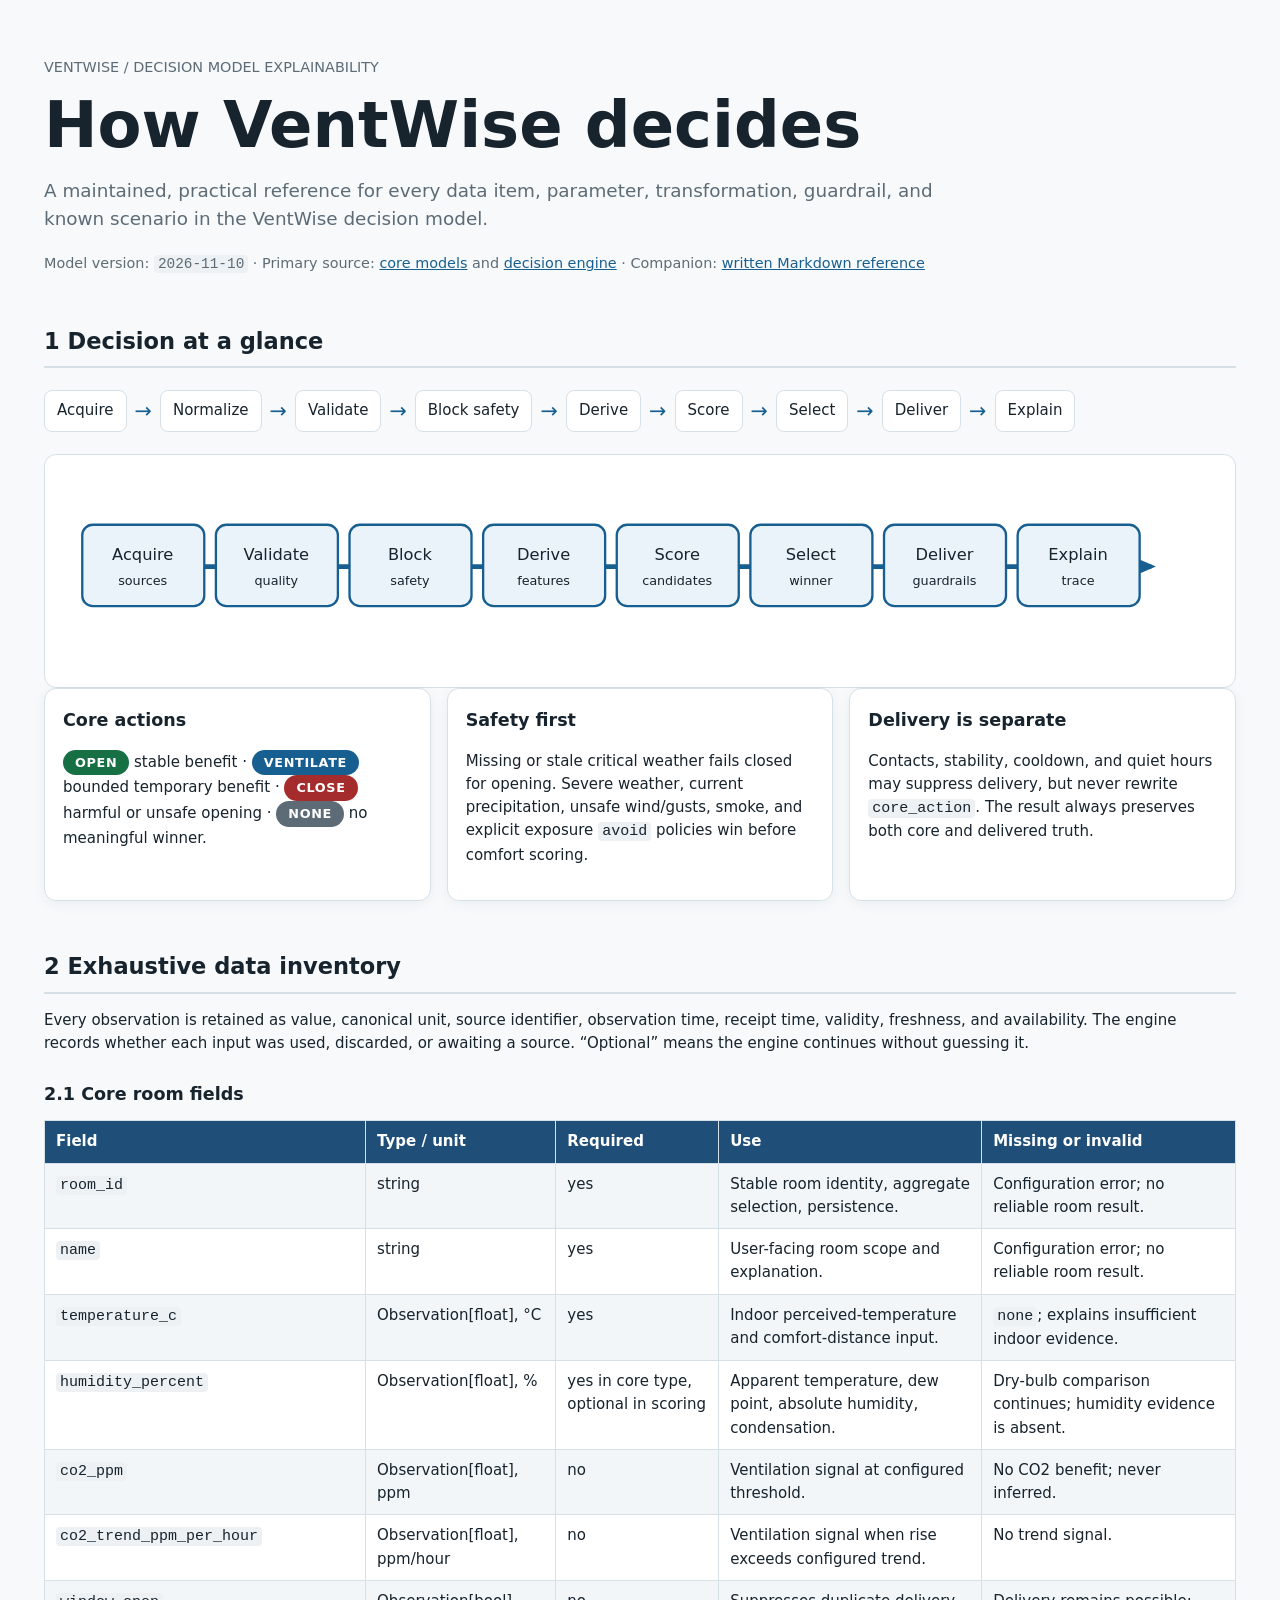
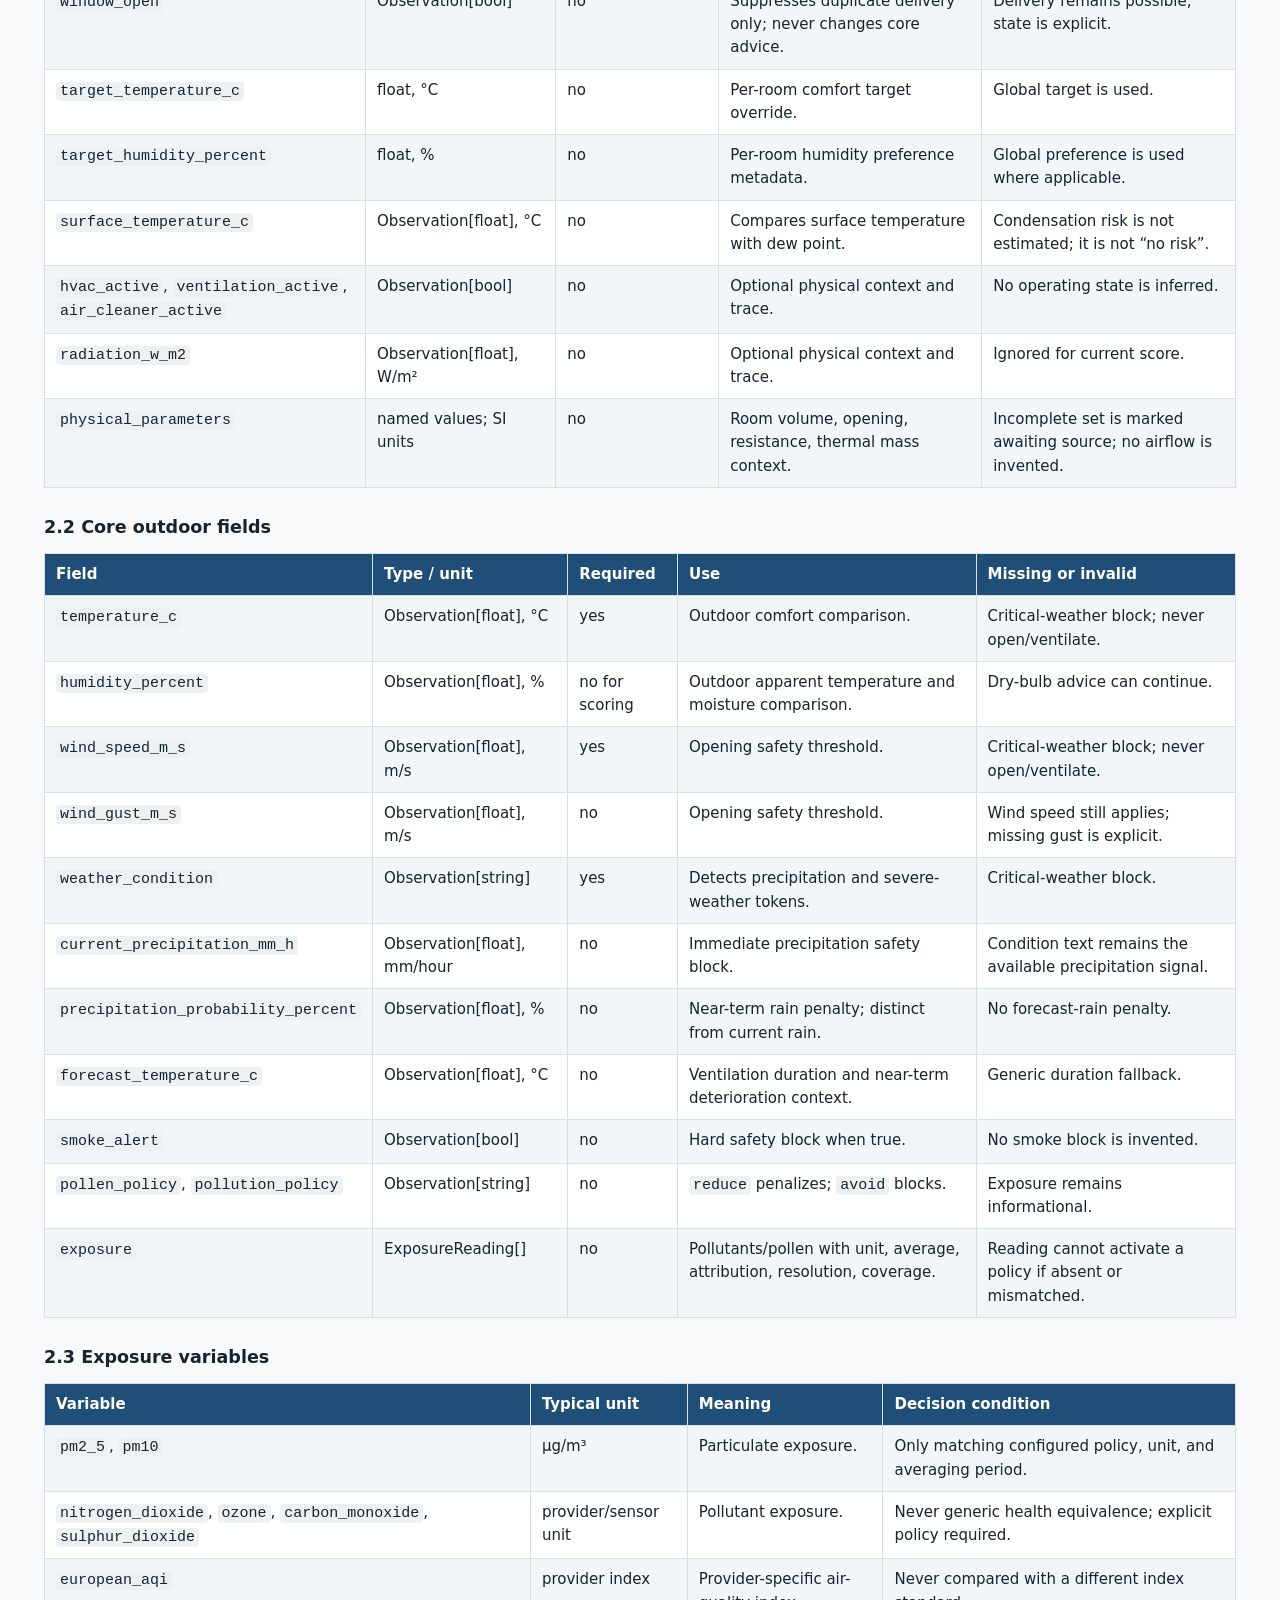
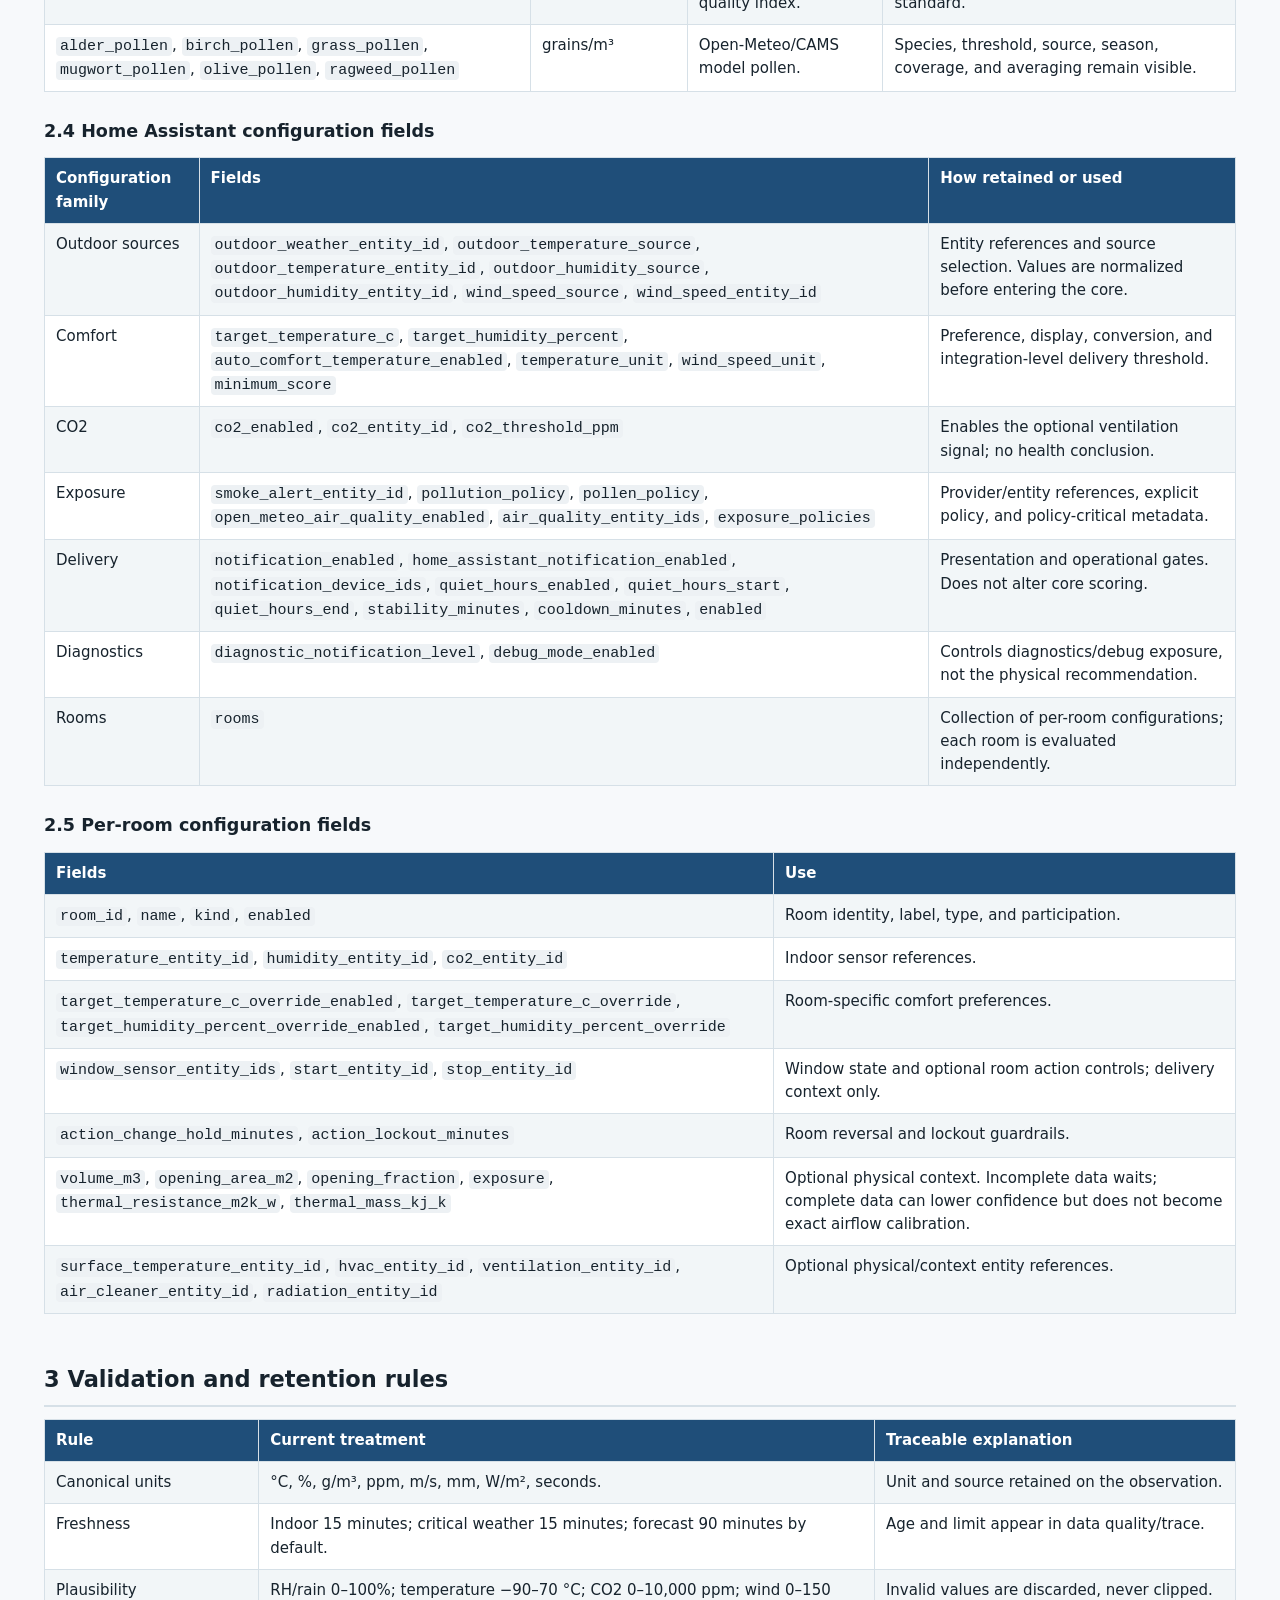
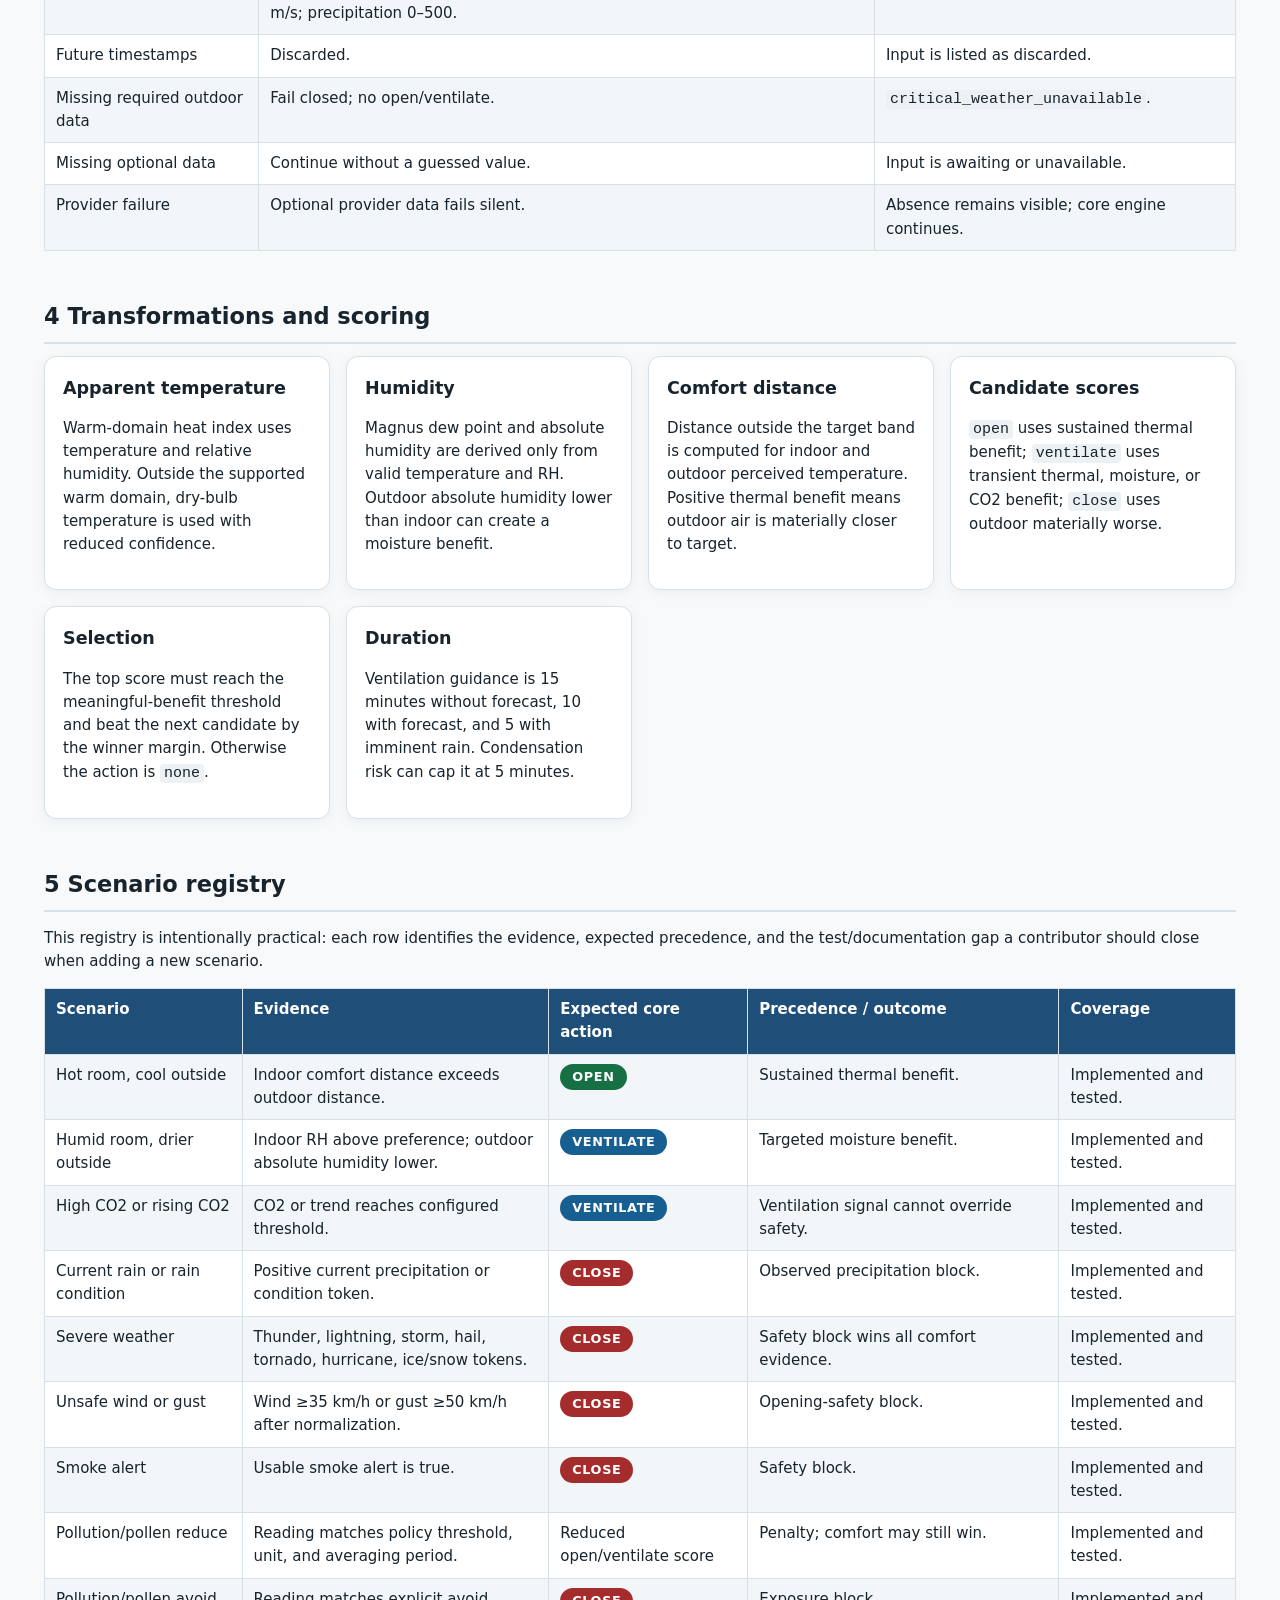
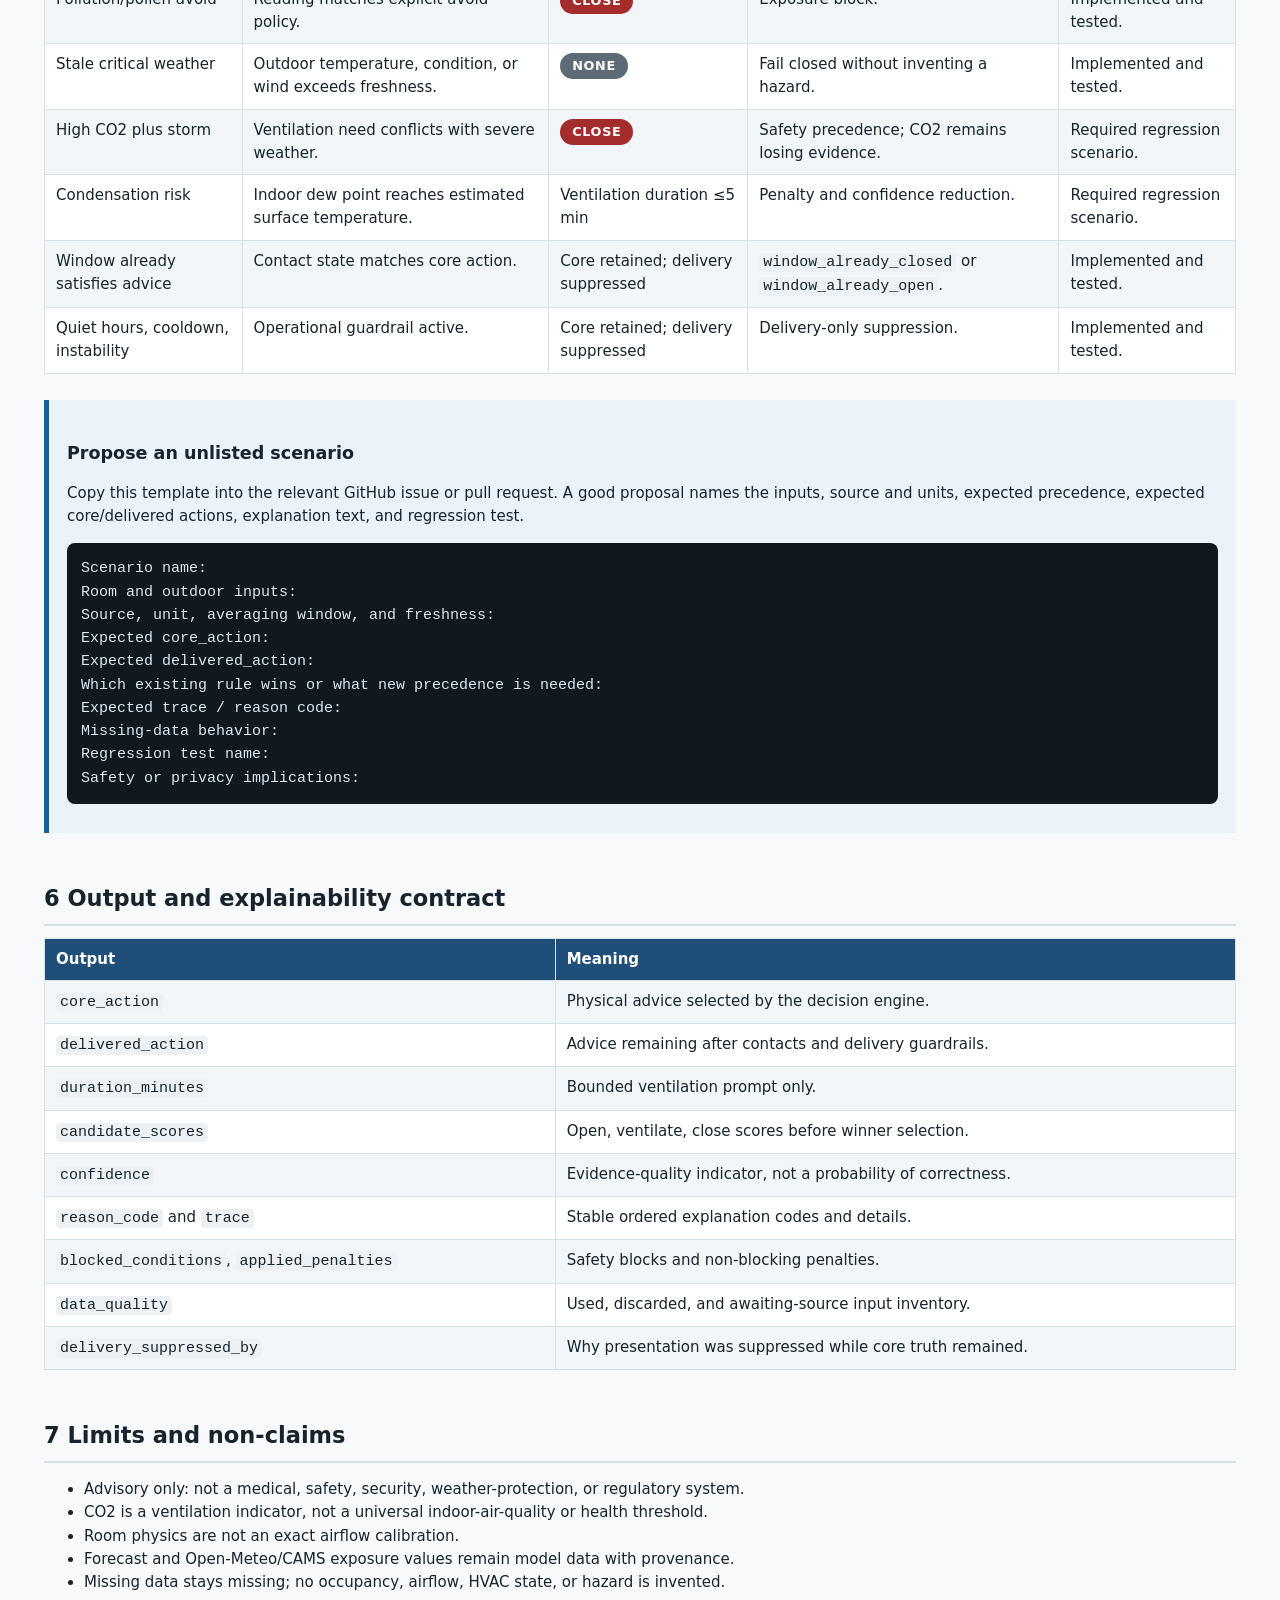
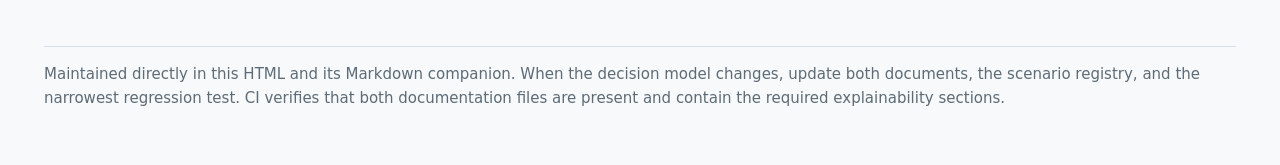
==== docs/decision-model/decision-model-report.html @ 04932bb8 "docs: organize decision model documentation" ====
<!doctype html>
<html lang="en">
<head>
  <meta charset="utf-8">
  <meta name="viewport" content="width=device-width, initial-scale=1">
  <title>VentWise Decision Model Explainability</title>
  <style>
    :root { --ink:#17232d; --muted:#5d6b76; --blue:#185f91; --blue-pale:#eaf3fa; --line:#d6e0e7; --green:#167044; --red:#a42c2c; }
    * { box-sizing:border-box; }
    body { margin:0; color:var(--ink); font:15px/1.55 system-ui,-apple-system,"Segoe UI",sans-serif; background:#f7f9fb; }
    main { max-width:1240px; margin:auto; padding:42px 24px 72px; }
    h1 { font-size:clamp(2.1rem,5vw,4rem); line-height:1.02; margin:0 0 12px; }
    h2 { margin:48px 0 12px; padding-bottom:8px; border-bottom:2px solid var(--line); }
    h3 { margin:26px 0 8px; }
    .lede { max-width:900px; font-size:1.15rem; color:var(--muted); }
    .meta { color:var(--muted); font-size:.9rem; }
    .flow { display:flex; flex-wrap:wrap; gap:8px; align-items:center; margin:22px 0; }
    .step,.tag { background:#fff; border:1px solid var(--line); border-radius:8px; padding:8px 12px; }
    .arrow { color:var(--blue); font-size:1.3rem; }
    .grid { display:grid; grid-template-columns:repeat(auto-fit,minmax(275px,1fr)); gap:16px; }
    .card { background:#fff; border:1px solid var(--line); border-radius:12px; padding:18px; box-shadow:0 3px 14px #1b33440d; }
    .card h3 { margin-top:0; }
    .action { display:inline-block; color:#fff; border-radius:999px; padding:3px 12px; font-size:.8rem; font-weight:700; text-transform:uppercase; letter-spacing:.05em; }
    .open { background:var(--green); } .ventilate { background:var(--blue); } .close { background:var(--red); } .none { background:var(--muted); }
    table { width:100%; border-collapse:collapse; margin:12px 0 26px; background:#fff; }
    th,td { padding:9px 11px; border:1px solid var(--line); text-align:left; vertical-align:top; }
    th { color:#fff; background:#1f4e79; }
    tr:nth-child(even) td { background:#f2f6f8; }
    code { background:#edf1f4; padding:1px 4px; border-radius:4px; }
    pre { overflow:auto; white-space:pre-wrap; color:#dce8f0; background:#101820; padding:14px; border-radius:8px; }
    .diagram { overflow:auto; padding:14px; border:1px solid var(--line); border-radius:12px; background:#fff; }
    .proposal { border-left:5px solid var(--blue); background:var(--blue-pale); padding:14px 18px; }
    footer { margin-top:52px; padding-top:16px; border-top:1px solid var(--line); color:var(--muted); }
    a { color:var(--blue); }
    @media(max-width:650px) { main { padding:26px 14px 50px; } .flow { display:block; } .arrow { display:inline-block; margin:4px 6px; } }
  </style>
</head>
<body>
<main>
  <p class="meta">VENTWISE / DECISION MODEL EXPLAINABILITY</p>
  <h1>How VentWise decides</h1>
  <p class="lede">A maintained, practical reference for every data item, parameter, transformation, guardrail, and known scenario in the VentWise decision model.</p>
  <p class="meta">Model version: <code>2026-11-10</code> · Primary source: <a href="../custom_components/ventwise/ventwise_core/models.py">core models</a> and <a href="../custom_components/ventwise/ventwise_core/decision.py">decision engine</a> · Companion: <a href="decision-model-explainability.md">written Markdown reference</a></p>

  <h2>1 Decision at a glance</h2>
  <div class="flow"><span class="step">Acquire</span><span class="arrow">→</span><span class="step">Normalize</span><span class="arrow">→</span><span class="step">Validate</span><span class="arrow">→</span><span class="step">Block safety</span><span class="arrow">→</span><span class="step">Derive</span><span class="arrow">→</span><span class="step">Score</span><span class="arrow">→</span><span class="step">Select</span><span class="arrow">→</span><span class="step">Deliver</span><span class="arrow">→</span><span class="step">Explain</span></div>
  <div class="diagram"><svg viewBox="0 0 1000 170" role="img" aria-label="VentWise decision pipeline"><defs><marker id="arrow" markerWidth="8" markerHeight="8" refX="6" refY="3" orient="auto"><path d="M0,0 L0,6 L7,3 z" fill="#185f91"/></marker></defs><path d="M60 84 H940" stroke="#185f91" stroke-width="4" marker-end="url(#arrow)"/><g fill="#eaf3fa" stroke="#185f91" stroke-width="2"><rect x="20" y="48" width="105" height="70" rx="9"/><rect x="135" y="48" width="105" height="70" rx="9"/><rect x="250" y="48" width="105" height="70" rx="9"/><rect x="365" y="48" width="105" height="70" rx="9"/><rect x="480" y="48" width="105" height="70" rx="9"/><rect x="595" y="48" width="105" height="70" rx="9"/><rect x="710" y="48" width="105" height="70" rx="9"/><rect x="825" y="48" width="105" height="70" rx="9"/></g><g font-family="system-ui" font-size="14" text-anchor="middle" fill="#17232d"><text x="72" y="78">Acquire</text><text x="187" y="78">Validate</text><text x="302" y="78">Block</text><text x="417" y="78">Derive</text><text x="532" y="78">Score</text><text x="647" y="78">Select</text><text x="762" y="78">Deliver</text><text x="877" y="78">Explain</text><text x="72" y="100" font-size="11">sources</text><text x="187" y="100" font-size="11">quality</text><text x="302" y="100" font-size="11">safety</text><text x="417" y="100" font-size="11">features</text><text x="532" y="100" font-size="11">candidates</text><text x="647" y="100" font-size="11">winner</text><text x="762" y="100" font-size="11">guardrails</text><text x="877" y="100" font-size="11">trace</text></g></svg></div>
  <div class="grid">
    <article class="card"><h3>Core actions</h3><p><span class="action open">open</span> stable benefit · <span class="action ventilate">ventilate</span> bounded temporary benefit · <span class="action close">close</span> harmful or unsafe opening · <span class="action none">none</span> no meaningful winner.</p></article>
    <article class="card"><h3>Safety first</h3><p>Missing or stale critical weather fails closed for opening. Severe weather, current precipitation, unsafe wind/gusts, smoke, and explicit exposure <code>avoid</code> policies win before comfort scoring.</p></article>
    <article class="card"><h3>Delivery is separate</h3><p>Contacts, stability, cooldown, and quiet hours may suppress delivery, but never rewrite <code>core_action</code>. The result always preserves both core and delivered truth.</p></article>
  </div>

  <h2>2 Exhaustive data inventory</h2>
  <p>Every observation is retained as value, canonical unit, source identifier, observation time, receipt time, validity, freshness, and availability. The engine records whether each input was used, discarded, or awaiting a source. “Optional” means the engine continues without guessing it.</p>
  <h3>2.1 Core room fields</h3>
  <table><tr><th>Field</th><th>Type / unit</th><th>Required</th><th>Use</th><th>Missing or invalid</th></tr>
    <tr><td><code>room_id</code></td><td>string</td><td>yes</td><td>Stable room identity, aggregate selection, persistence.</td><td>Configuration error; no reliable room result.</td></tr>
    <tr><td><code>name</code></td><td>string</td><td>yes</td><td>User-facing room scope and explanation.</td><td>Configuration error; no reliable room result.</td></tr>
    <tr><td><code>temperature_c</code></td><td>Observation[float], °C</td><td>yes</td><td>Indoor perceived-temperature and comfort-distance input.</td><td><code>none</code>; explains insufficient indoor evidence.</td></tr>
    <tr><td><code>humidity_percent</code></td><td>Observation[float], %</td><td>yes in core type, optional in scoring</td><td>Apparent temperature, dew point, absolute humidity, condensation.</td><td>Dry-bulb comparison continues; humidity evidence is absent.</td></tr>
    <tr><td><code>co2_ppm</code></td><td>Observation[float], ppm</td><td>no</td><td>Ventilation signal at configured threshold.</td><td>No CO2 benefit; never inferred.</td></tr>
    <tr><td><code>co2_trend_ppm_per_hour</code></td><td>Observation[float], ppm/hour</td><td>no</td><td>Ventilation signal when rise exceeds configured trend.</td><td>No trend signal.</td></tr>
    <tr><td><code>window_open</code></td><td>Observation[bool]</td><td>no</td><td>Suppresses duplicate delivery only; never changes core advice.</td><td>Delivery remains possible; state is explicit.</td></tr>
    <tr><td><code>target_temperature_c</code></td><td>float, °C</td><td>no</td><td>Per-room comfort target override.</td><td>Global target is used.</td></tr>
    <tr><td><code>target_humidity_percent</code></td><td>float, %</td><td>no</td><td>Per-room humidity preference metadata.</td><td>Global preference is used where applicable.</td></tr>
    <tr><td><code>surface_temperature_c</code></td><td>Observation[float], °C</td><td>no</td><td>Compares surface temperature with dew point.</td><td>Condensation risk is not estimated; it is not “no risk”.</td></tr>
    <tr><td><code>hvac_active</code>, <code>ventilation_active</code>, <code>air_cleaner_active</code></td><td>Observation[bool]</td><td>no</td><td>Optional physical context and trace.</td><td>No operating state is inferred.</td></tr>
    <tr><td><code>radiation_w_m2</code></td><td>Observation[float], W/m²</td><td>no</td><td>Optional physical context and trace.</td><td>Ignored for current score.</td></tr>
    <tr><td><code>physical_parameters</code></td><td>named values; SI units</td><td>no</td><td>Room volume, opening, resistance, thermal mass context.</td><td>Incomplete set is marked awaiting source; no airflow is invented.</td></tr>
  </table>
  <h3>2.2 Core outdoor fields</h3>
  <table><tr><th>Field</th><th>Type / unit</th><th>Required</th><th>Use</th><th>Missing or invalid</th></tr>
    <tr><td><code>temperature_c</code></td><td>Observation[float], °C</td><td>yes</td><td>Outdoor comfort comparison.</td><td>Critical-weather block; never open/ventilate.</td></tr>
    <tr><td><code>humidity_percent</code></td><td>Observation[float], %</td><td>no for scoring</td><td>Outdoor apparent temperature and moisture comparison.</td><td>Dry-bulb advice can continue.</td></tr>
    <tr><td><code>wind_speed_m_s</code></td><td>Observation[float], m/s</td><td>yes</td><td>Opening safety threshold.</td><td>Critical-weather block; never open/ventilate.</td></tr>
    <tr><td><code>wind_gust_m_s</code></td><td>Observation[float], m/s</td><td>no</td><td>Opening safety threshold.</td><td>Wind speed still applies; missing gust is explicit.</td></tr>
    <tr><td><code>weather_condition</code></td><td>Observation[string]</td><td>yes</td><td>Detects precipitation and severe-weather tokens.</td><td>Critical-weather block.</td></tr>
    <tr><td><code>current_precipitation_mm_h</code></td><td>Observation[float], mm/hour</td><td>no</td><td>Immediate precipitation safety block.</td><td>Condition text remains the available precipitation signal.</td></tr>
    <tr><td><code>precipitation_probability_percent</code></td><td>Observation[float], %</td><td>no</td><td>Near-term rain penalty; distinct from current rain.</td><td>No forecast-rain penalty.</td></tr>
    <tr><td><code>forecast_temperature_c</code></td><td>Observation[float], °C</td><td>no</td><td>Ventilation duration and near-term deterioration context.</td><td>Generic duration fallback.</td></tr>
    <tr><td><code>smoke_alert</code></td><td>Observation[bool]</td><td>no</td><td>Hard safety block when true.</td><td>No smoke block is invented.</td></tr>
    <tr><td><code>pollen_policy</code>, <code>pollution_policy</code></td><td>Observation[string]</td><td>no</td><td><code>reduce</code> penalizes; <code>avoid</code> blocks.</td><td>Exposure remains informational.</td></tr>
    <tr><td><code>exposure</code></td><td>ExposureReading[]</td><td>no</td><td>Pollutants/pollen with unit, average, attribution, resolution, coverage.</td><td>Reading cannot activate a policy if absent or mismatched.</td></tr>
  </table>
  <h3>2.3 Exposure variables</h3>
  <table><tr><th>Variable</th><th>Typical unit</th><th>Meaning</th><th>Decision condition</th></tr>
    <tr><td><code>pm2_5</code>, <code>pm10</code></td><td>µg/m³</td><td>Particulate exposure.</td><td>Only matching configured policy, unit, and averaging period.</td></tr>
    <tr><td><code>nitrogen_dioxide</code>, <code>ozone</code>, <code>carbon_monoxide</code>, <code>sulphur_dioxide</code></td><td>provider/sensor unit</td><td>Pollutant exposure.</td><td>Never generic health equivalence; explicit policy required.</td></tr>
    <tr><td><code>european_aqi</code></td><td>provider index</td><td>Provider-specific air-quality index.</td><td>Never compared with a different index standard.</td></tr>
    <tr><td><code>alder_pollen</code>, <code>birch_pollen</code>, <code>grass_pollen</code>, <code>mugwort_pollen</code>, <code>olive_pollen</code>, <code>ragweed_pollen</code></td><td>grains/m³</td><td>Open-Meteo/CAMS model pollen.</td><td>Species, threshold, source, season, coverage, and averaging remain visible.</td></tr>
  </table>
  <h3>2.4 Home Assistant configuration fields</h3>
  <table><tr><th>Configuration family</th><th>Fields</th><th>How retained or used</th></tr>
    <tr><td>Outdoor sources</td><td><code>outdoor_weather_entity_id</code>, <code>outdoor_temperature_source</code>, <code>outdoor_temperature_entity_id</code>, <code>outdoor_humidity_source</code>, <code>outdoor_humidity_entity_id</code>, <code>wind_speed_source</code>, <code>wind_speed_entity_id</code></td><td>Entity references and source selection. Values are normalized before entering the core.</td></tr>
    <tr><td>Comfort</td><td><code>target_temperature_c</code>, <code>target_humidity_percent</code>, <code>auto_comfort_temperature_enabled</code>, <code>temperature_unit</code>, <code>wind_speed_unit</code>, <code>minimum_score</code></td><td>Preference, display, conversion, and integration-level delivery threshold.</td></tr>
    <tr><td>CO2</td><td><code>co2_enabled</code>, <code>co2_entity_id</code>, <code>co2_threshold_ppm</code></td><td>Enables the optional ventilation signal; no health conclusion.</td></tr>
    <tr><td>Exposure</td><td><code>smoke_alert_entity_id</code>, <code>pollution_policy</code>, <code>pollen_policy</code>, <code>open_meteo_air_quality_enabled</code>, <code>air_quality_entity_ids</code>, <code>exposure_policies</code></td><td>Provider/entity references, explicit policy, and policy-critical metadata.</td></tr>
    <tr><td>Delivery</td><td><code>notification_enabled</code>, <code>home_assistant_notification_enabled</code>, <code>notification_device_ids</code>, <code>quiet_hours_enabled</code>, <code>quiet_hours_start</code>, <code>quiet_hours_end</code>, <code>stability_minutes</code>, <code>cooldown_minutes</code>, <code>enabled</code></td><td>Presentation and operational gates. Does not alter core scoring.</td></tr>
    <tr><td>Diagnostics</td><td><code>diagnostic_notification_level</code>, <code>debug_mode_enabled</code></td><td>Controls diagnostics/debug exposure, not the physical recommendation.</td></tr>
    <tr><td>Rooms</td><td><code>rooms</code></td><td>Collection of per-room configurations; each room is evaluated independently.</td></tr>
  </table>
  <h3>2.5 Per-room configuration fields</h3>
  <table><tr><th>Fields</th><th>Use</th></tr>
    <tr><td><code>room_id</code>, <code>name</code>, <code>kind</code>, <code>enabled</code></td><td>Room identity, label, type, and participation.</td></tr>
    <tr><td><code>temperature_entity_id</code>, <code>humidity_entity_id</code>, <code>co2_entity_id</code></td><td>Indoor sensor references.</td></tr>
    <tr><td><code>target_temperature_c_override_enabled</code>, <code>target_temperature_c_override</code>, <code>target_humidity_percent_override_enabled</code>, <code>target_humidity_percent_override</code></td><td>Room-specific comfort preferences.</td></tr>
    <tr><td><code>window_sensor_entity_ids</code>, <code>start_entity_id</code>, <code>stop_entity_id</code></td><td>Window state and optional room action controls; delivery context only.</td></tr>
    <tr><td><code>action_change_hold_minutes</code>, <code>action_lockout_minutes</code></td><td>Room reversal and lockout guardrails.</td></tr>
    <tr><td><code>volume_m3</code>, <code>opening_area_m2</code>, <code>opening_fraction</code>, <code>exposure</code>, <code>thermal_resistance_m2k_w</code>, <code>thermal_mass_kj_k</code></td><td>Optional physical context. Incomplete data waits; complete data can lower confidence but does not become exact airflow calibration.</td></tr>
    <tr><td><code>surface_temperature_entity_id</code>, <code>hvac_entity_id</code>, <code>ventilation_entity_id</code>, <code>air_cleaner_entity_id</code>, <code>radiation_entity_id</code></td><td>Optional physical/context entity references.</td></tr>
  </table>

  <h2>3 Validation and retention rules</h2>
  <table><tr><th>Rule</th><th>Current treatment</th><th>Traceable explanation</th></tr>
    <tr><td>Canonical units</td><td>°C, %, g/m³, ppm, m/s, mm, W/m², seconds.</td><td>Unit and source retained on the observation.</td></tr>
    <tr><td>Freshness</td><td>Indoor 15 minutes; critical weather 15 minutes; forecast 90 minutes by default.</td><td>Age and limit appear in data quality/trace.</td></tr>
    <tr><td>Plausibility</td><td>RH/rain 0–100%; temperature −90–70 °C; CO2 0–10,000 ppm; wind 0–150 m/s; precipitation 0–500.</td><td>Invalid values are discarded, never clipped.</td></tr>
    <tr><td>Future timestamps</td><td>Discarded.</td><td>Input is listed as discarded.</td></tr>
    <tr><td>Missing required outdoor data</td><td>Fail closed; no open/ventilate.</td><td><code>critical_weather_unavailable</code>.</td></tr>
    <tr><td>Missing optional data</td><td>Continue without a guessed value.</td><td>Input is awaiting or unavailable.</td></tr>
    <tr><td>Provider failure</td><td>Optional provider data fails silent.</td><td>Absence remains visible; core engine continues.</td></tr>
  </table>

  <h2>4 Transformations and scoring</h2>
  <div class="grid">
    <article class="card"><h3>Apparent temperature</h3><p>Warm-domain heat index uses temperature and relative humidity. Outside the supported warm domain, dry-bulb temperature is used with reduced confidence.</p></article>
    <article class="card"><h3>Humidity</h3><p>Magnus dew point and absolute humidity are derived only from valid temperature and RH. Outdoor absolute humidity lower than indoor can create a moisture benefit.</p></article>
    <article class="card"><h3>Comfort distance</h3><p>Distance outside the target band is computed for indoor and outdoor perceived temperature. Positive thermal benefit means outdoor air is materially closer to target.</p></article>
    <article class="card"><h3>Candidate scores</h3><p><code>open</code> uses sustained thermal benefit; <code>ventilate</code> uses transient thermal, moisture, or CO2 benefit; <code>close</code> uses outdoor materially worse.</p></article>
    <article class="card"><h3>Selection</h3><p>The top score must reach the meaningful-benefit threshold and beat the next candidate by the winner margin. Otherwise the action is <code>none</code>.</p></article>
    <article class="card"><h3>Duration</h3><p>Ventilation guidance is 15 minutes without forecast, 10 with forecast, and 5 with imminent rain. Condensation risk can cap it at 5 minutes.</p></article>
  </div>

  <h2>5 Scenario registry</h2>
  <p>This registry is intentionally practical: each row identifies the evidence, expected precedence, and the test/documentation gap a contributor should close when adding a new scenario.</p>
  <table><tr><th>Scenario</th><th>Evidence</th><th>Expected core action</th><th>Precedence / outcome</th><th>Coverage</th></tr>
    <tr><td>Hot room, cool outside</td><td>Indoor comfort distance exceeds outdoor distance.</td><td><span class="action open">open</span></td><td>Sustained thermal benefit.</td><td>Implemented and tested.</td></tr>
    <tr><td>Humid room, drier outside</td><td>Indoor RH above preference; outdoor absolute humidity lower.</td><td><span class="action ventilate">ventilate</span></td><td>Targeted moisture benefit.</td><td>Implemented and tested.</td></tr>
    <tr><td>High CO2 or rising CO2</td><td>CO2 or trend reaches configured threshold.</td><td><span class="action ventilate">ventilate</span></td><td>Ventilation signal cannot override safety.</td><td>Implemented and tested.</td></tr>
    <tr><td>Current rain or rain condition</td><td>Positive current precipitation or condition token.</td><td><span class="action close">close</span></td><td>Observed precipitation block.</td><td>Implemented and tested.</td></tr>
    <tr><td>Severe weather</td><td>Thunder, lightning, storm, hail, tornado, hurricane, ice/snow tokens.</td><td><span class="action close">close</span></td><td>Safety block wins all comfort evidence.</td><td>Implemented and tested.</td></tr>
    <tr><td>Unsafe wind or gust</td><td>Wind ≥35 km/h or gust ≥50 km/h after normalization.</td><td><span class="action close">close</span></td><td>Opening-safety block.</td><td>Implemented and tested.</td></tr>
    <tr><td>Smoke alert</td><td>Usable smoke alert is true.</td><td><span class="action close">close</span></td><td>Safety block.</td><td>Implemented and tested.</td></tr>
    <tr><td>Pollution/pollen reduce</td><td>Reading matches policy threshold, unit, and averaging period.</td><td>Reduced open/ventilate score</td><td>Penalty; comfort may still win.</td><td>Implemented and tested.</td></tr>
    <tr><td>Pollution/pollen avoid</td><td>Reading matches explicit avoid policy.</td><td><span class="action close">close</span></td><td>Exposure block.</td><td>Implemented and tested.</td></tr>
    <tr><td>Stale critical weather</td><td>Outdoor temperature, condition, or wind exceeds freshness.</td><td><span class="action none">none</span></td><td>Fail closed without inventing a hazard.</td><td>Implemented and tested.</td></tr>
    <tr><td>High CO2 plus storm</td><td>Ventilation need conflicts with severe weather.</td><td><span class="action close">close</span></td><td>Safety precedence; CO2 remains losing evidence.</td><td>Required regression scenario.</td></tr>
    <tr><td>Condensation risk</td><td>Indoor dew point reaches estimated surface temperature.</td><td>Ventilation duration ≤5 min</td><td>Penalty and confidence reduction.</td><td>Required regression scenario.</td></tr>
    <tr><td>Window already satisfies advice</td><td>Contact state matches core action.</td><td>Core retained; delivery suppressed</td><td><code>window_already_closed</code> or <code>window_already_open</code>.</td><td>Implemented and tested.</td></tr>
    <tr><td>Quiet hours, cooldown, instability</td><td>Operational guardrail active.</td><td>Core retained; delivery suppressed</td><td>Delivery-only suppression.</td><td>Implemented and tested.</td></tr>
  </table>

  <div class="proposal"><h3>Propose an unlisted scenario</h3><p>Copy this template into the relevant GitHub issue or pull request. A good proposal names the inputs, source and units, expected precedence, expected core/delivered actions, explanation text, and regression test.</p><pre>Scenario name:
Room and outdoor inputs:
Source, unit, averaging window, and freshness:
Expected core_action:
Expected delivered_action:
Which existing rule wins or what new precedence is needed:
Expected trace / reason code:
Missing-data behavior:
Regression test name:
Safety or privacy implications:</pre></div>

  <h2>6 Output and explainability contract</h2>
  <table><tr><th>Output</th><th>Meaning</th></tr>
    <tr><td><code>core_action</code></td><td>Physical advice selected by the decision engine.</td></tr>
    <tr><td><code>delivered_action</code></td><td>Advice remaining after contacts and delivery guardrails.</td></tr>
    <tr><td><code>duration_minutes</code></td><td>Bounded ventilation prompt only.</td></tr>
    <tr><td><code>candidate_scores</code></td><td>Open, ventilate, close scores before winner selection.</td></tr>
    <tr><td><code>confidence</code></td><td>Evidence-quality indicator, not a probability of correctness.</td></tr>
    <tr><td><code>reason_code</code> and <code>trace</code></td><td>Stable ordered explanation codes and details.</td></tr>
    <tr><td><code>blocked_conditions</code>, <code>applied_penalties</code></td><td>Safety blocks and non-blocking penalties.</td></tr>
    <tr><td><code>data_quality</code></td><td>Used, discarded, and awaiting-source input inventory.</td></tr>
    <tr><td><code>delivery_suppressed_by</code></td><td>Why presentation was suppressed while core truth remained.</td></tr>
  </table>

  <h2>7 Limits and non-claims</h2>
  <ul><li>Advisory only: not a medical, safety, security, weather-protection, or regulatory system.</li><li>CO2 is a ventilation indicator, not a universal indoor-air-quality or health threshold.</li><li>Room physics are not an exact airflow calibration.</li><li>Forecast and Open-Meteo/CAMS exposure values remain model data with provenance.</li><li>Missing data stays missing; no occupancy, airflow, HVAC state, or hazard is invented.</li></ul>
  <footer>Maintained directly in this HTML and its Markdown companion. When the decision model changes, update both documents, the scenario registry, and the narrowest regression test. CI verifies that both documentation files are present and contain the required explainability sections.</footer>
</main>
</body>
</html>
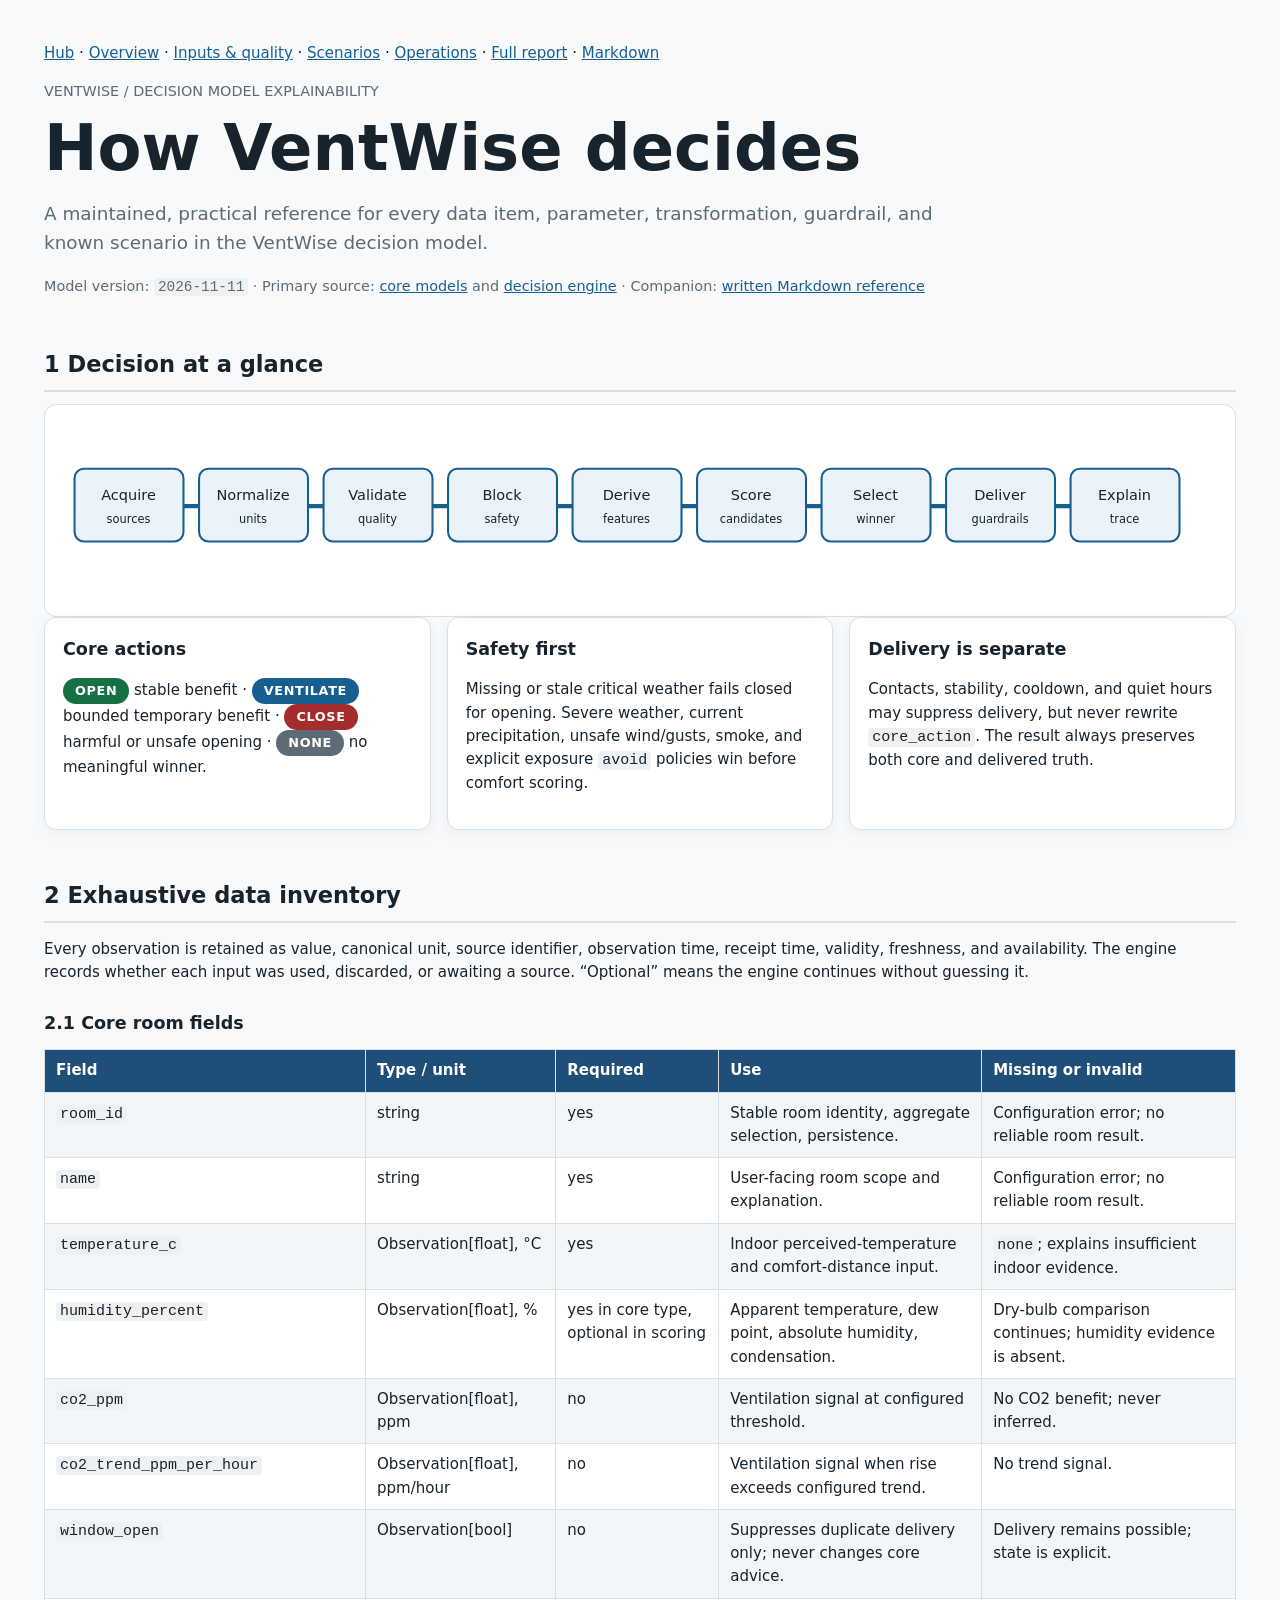
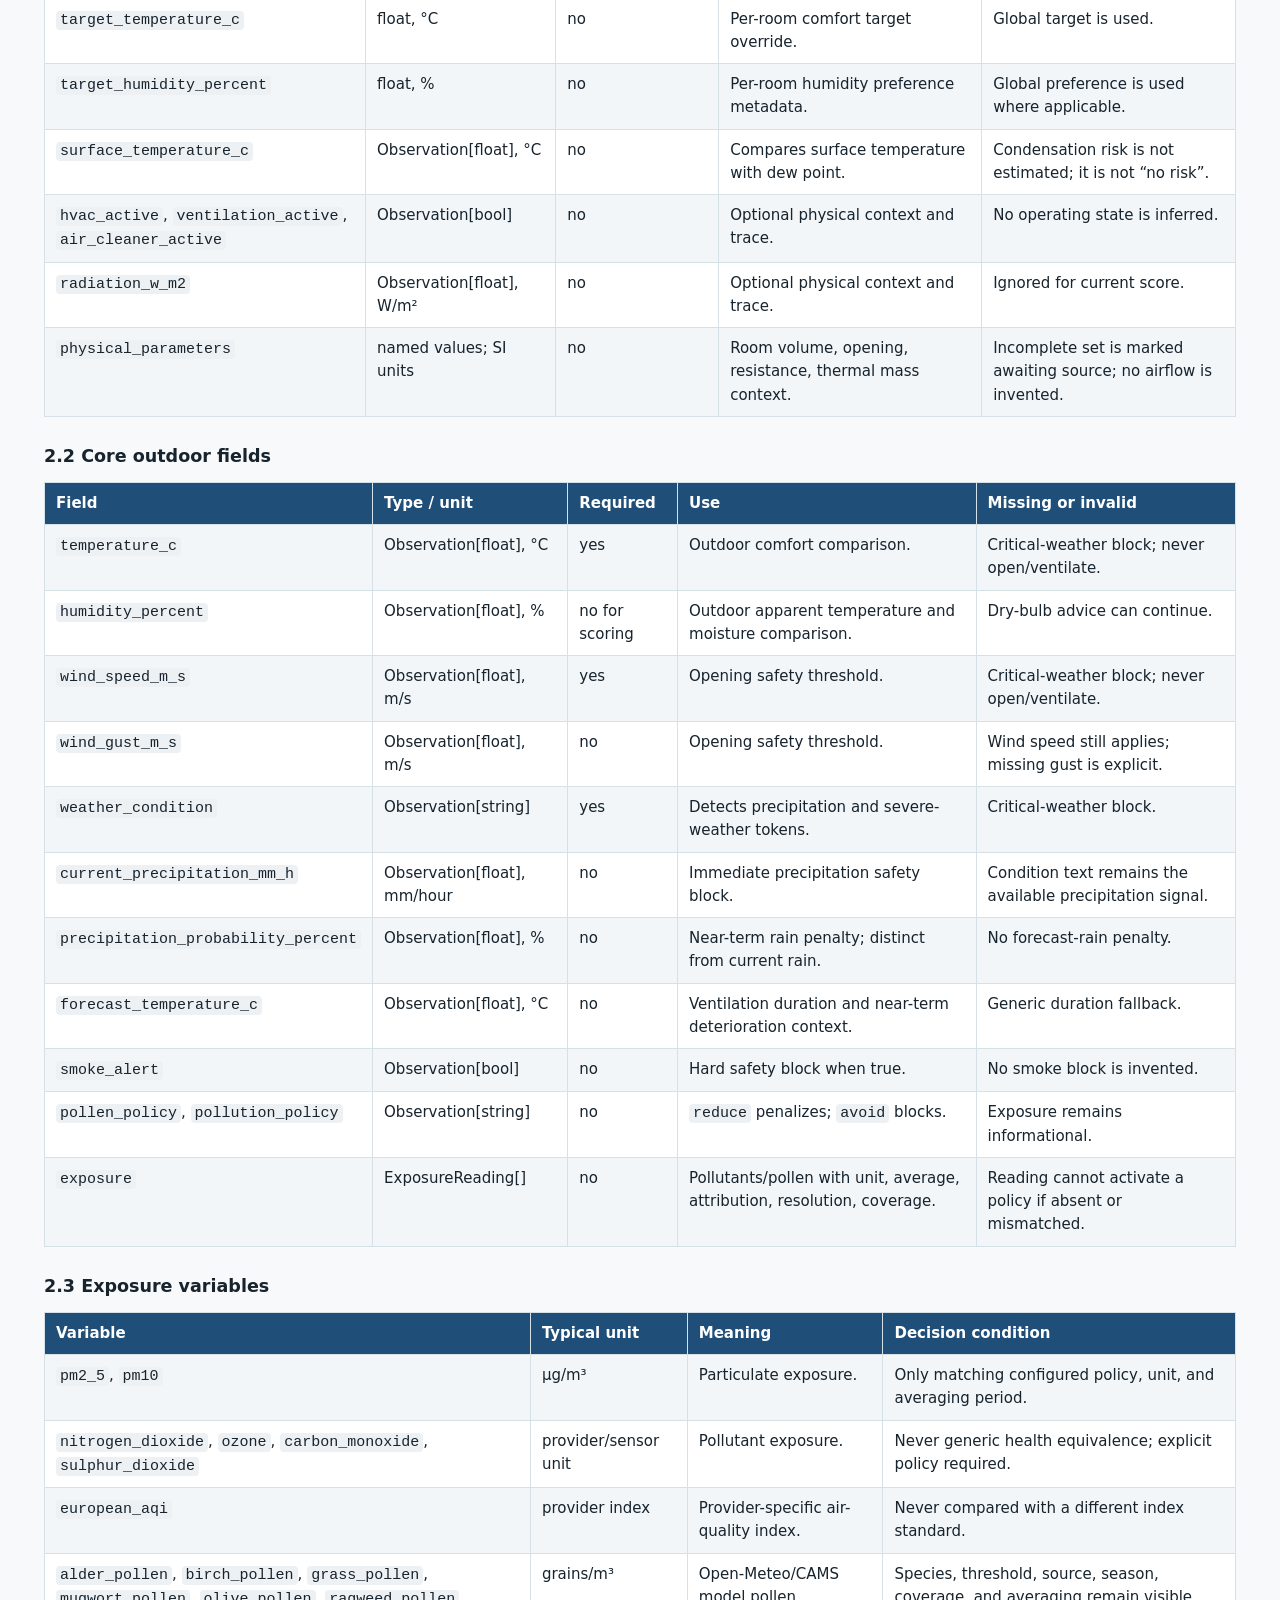
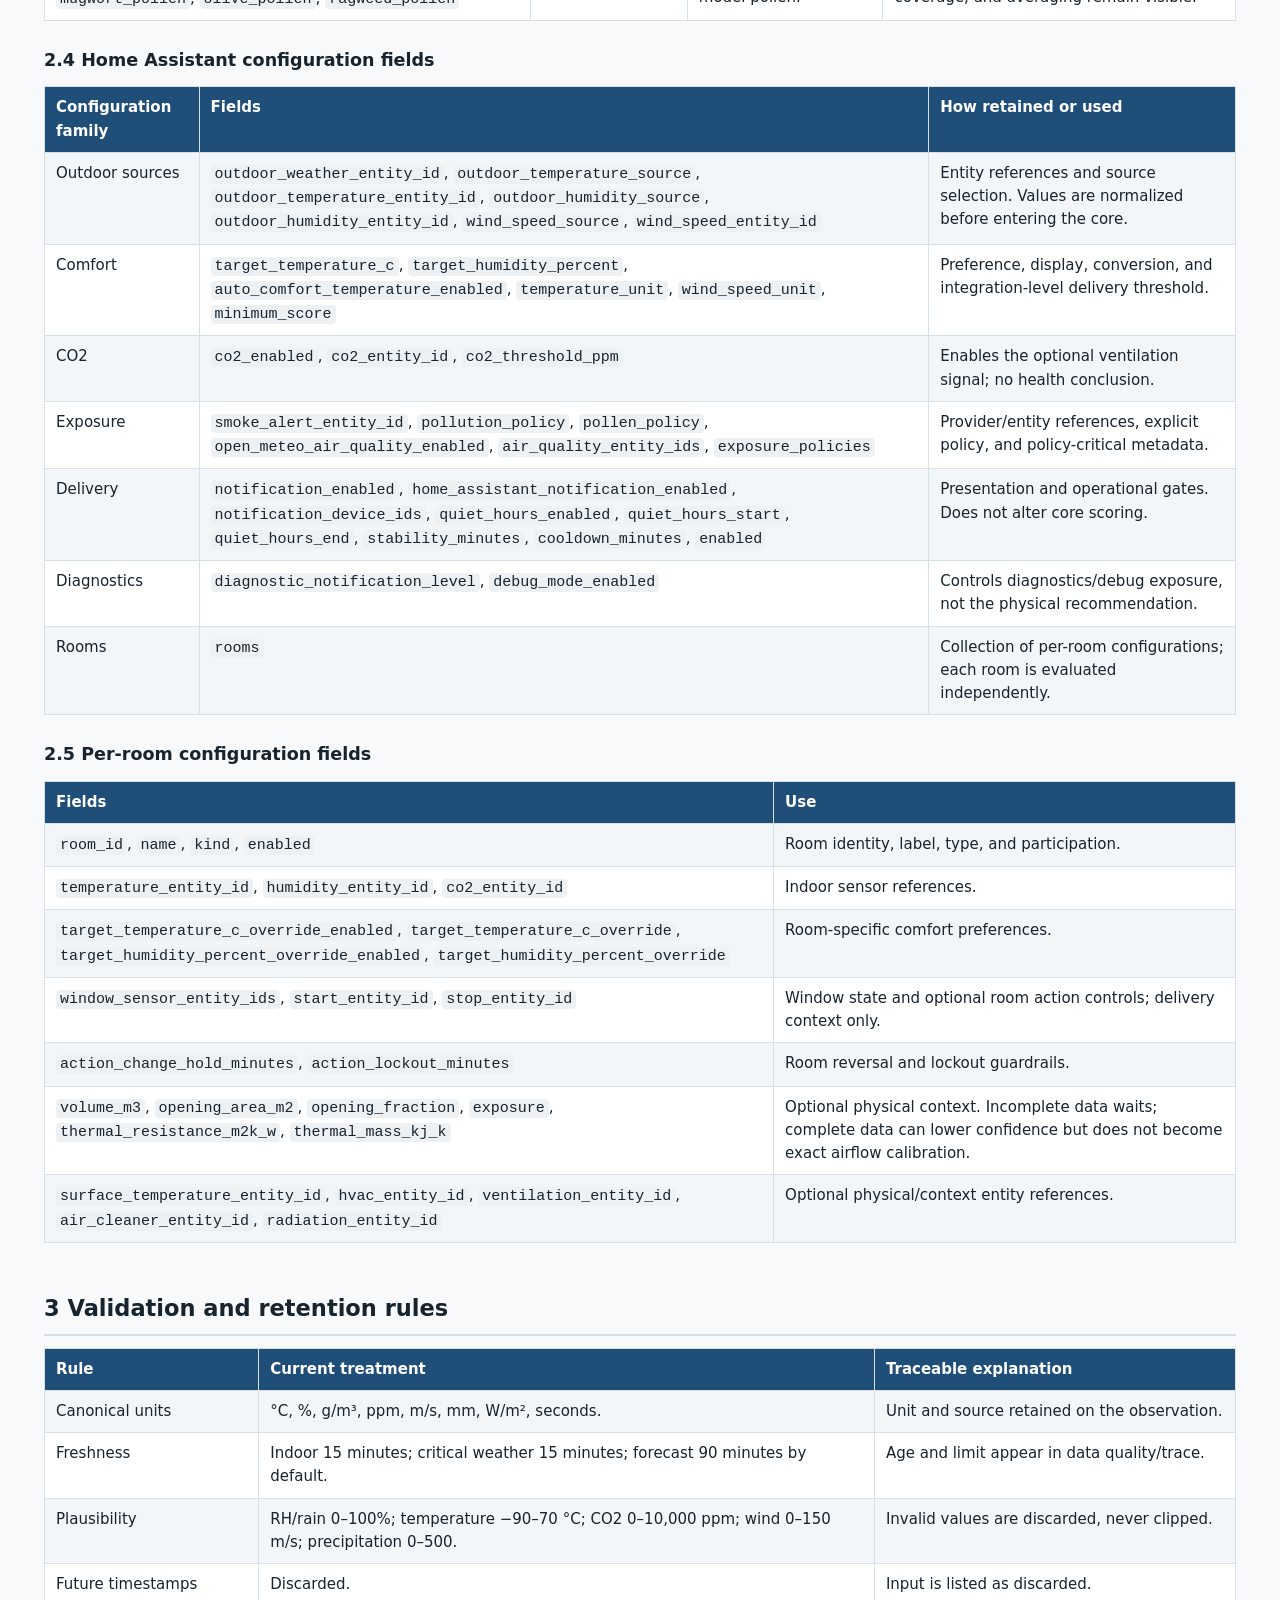
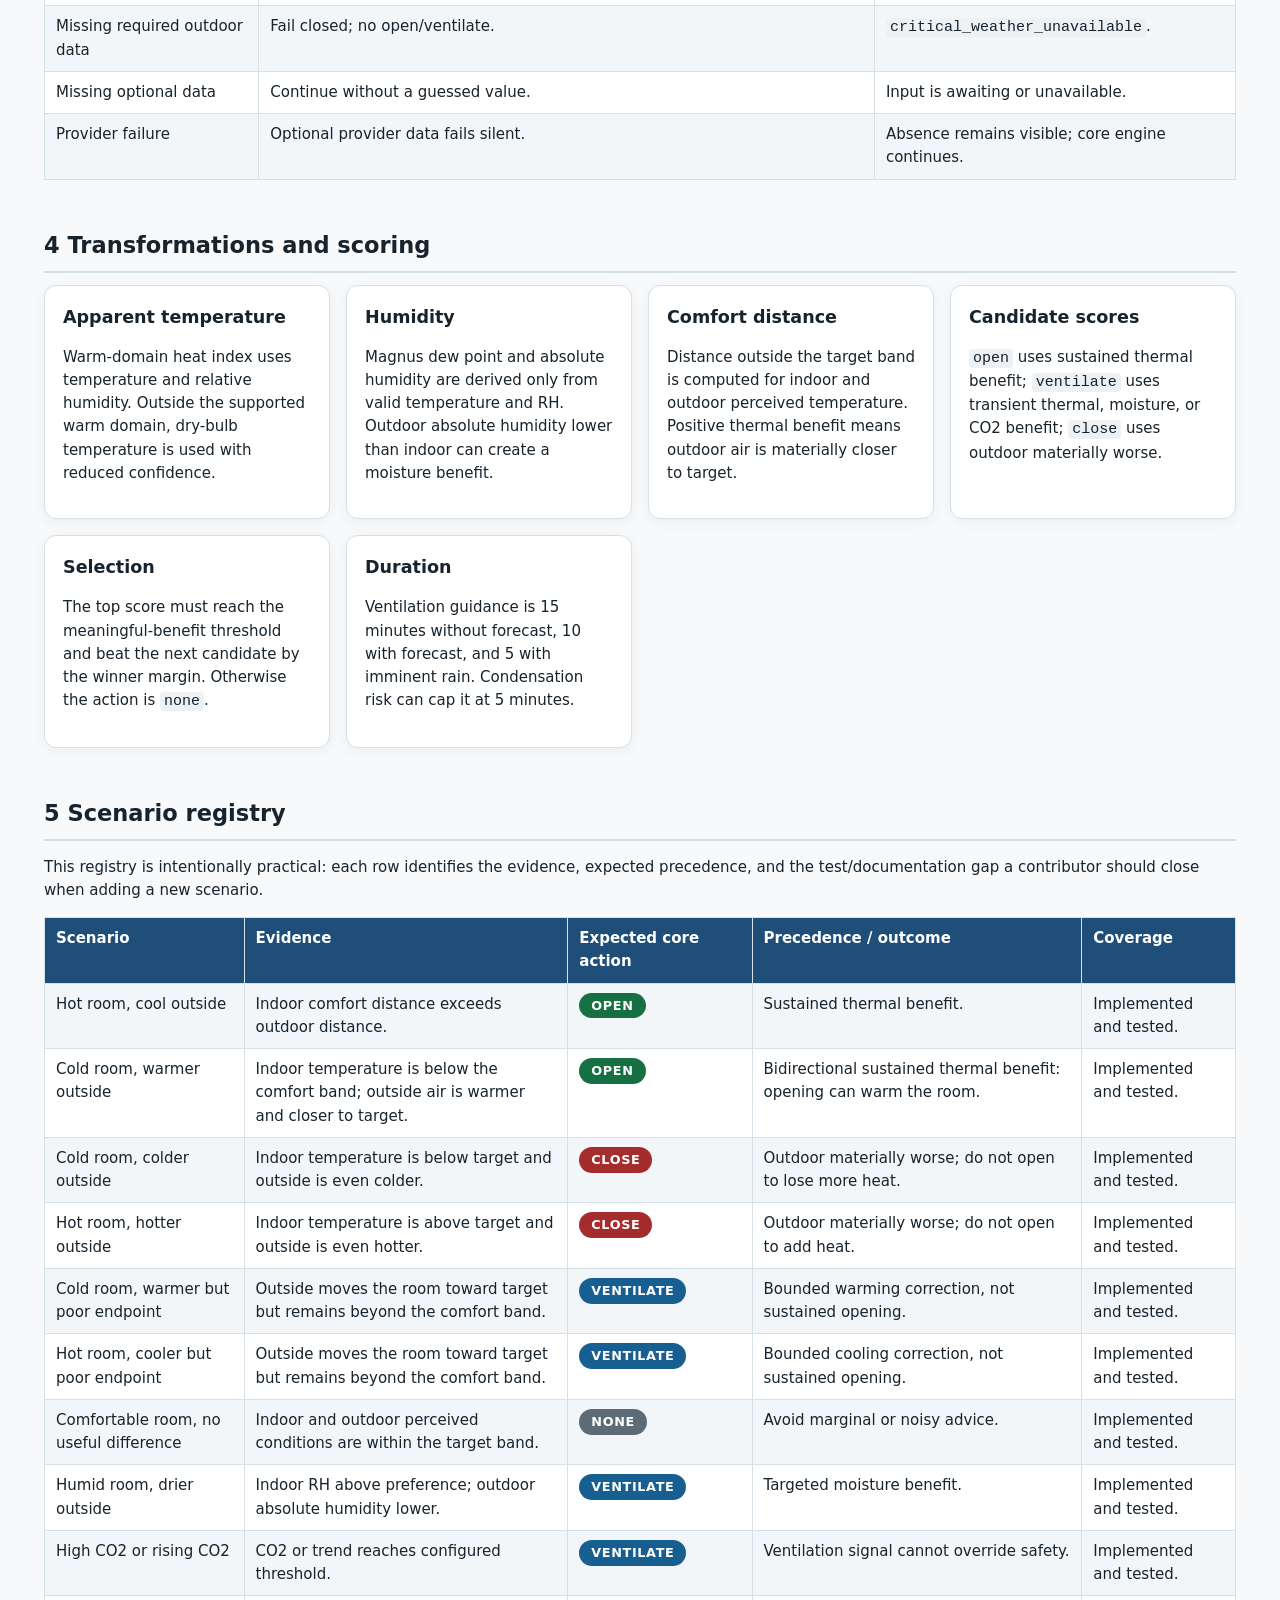
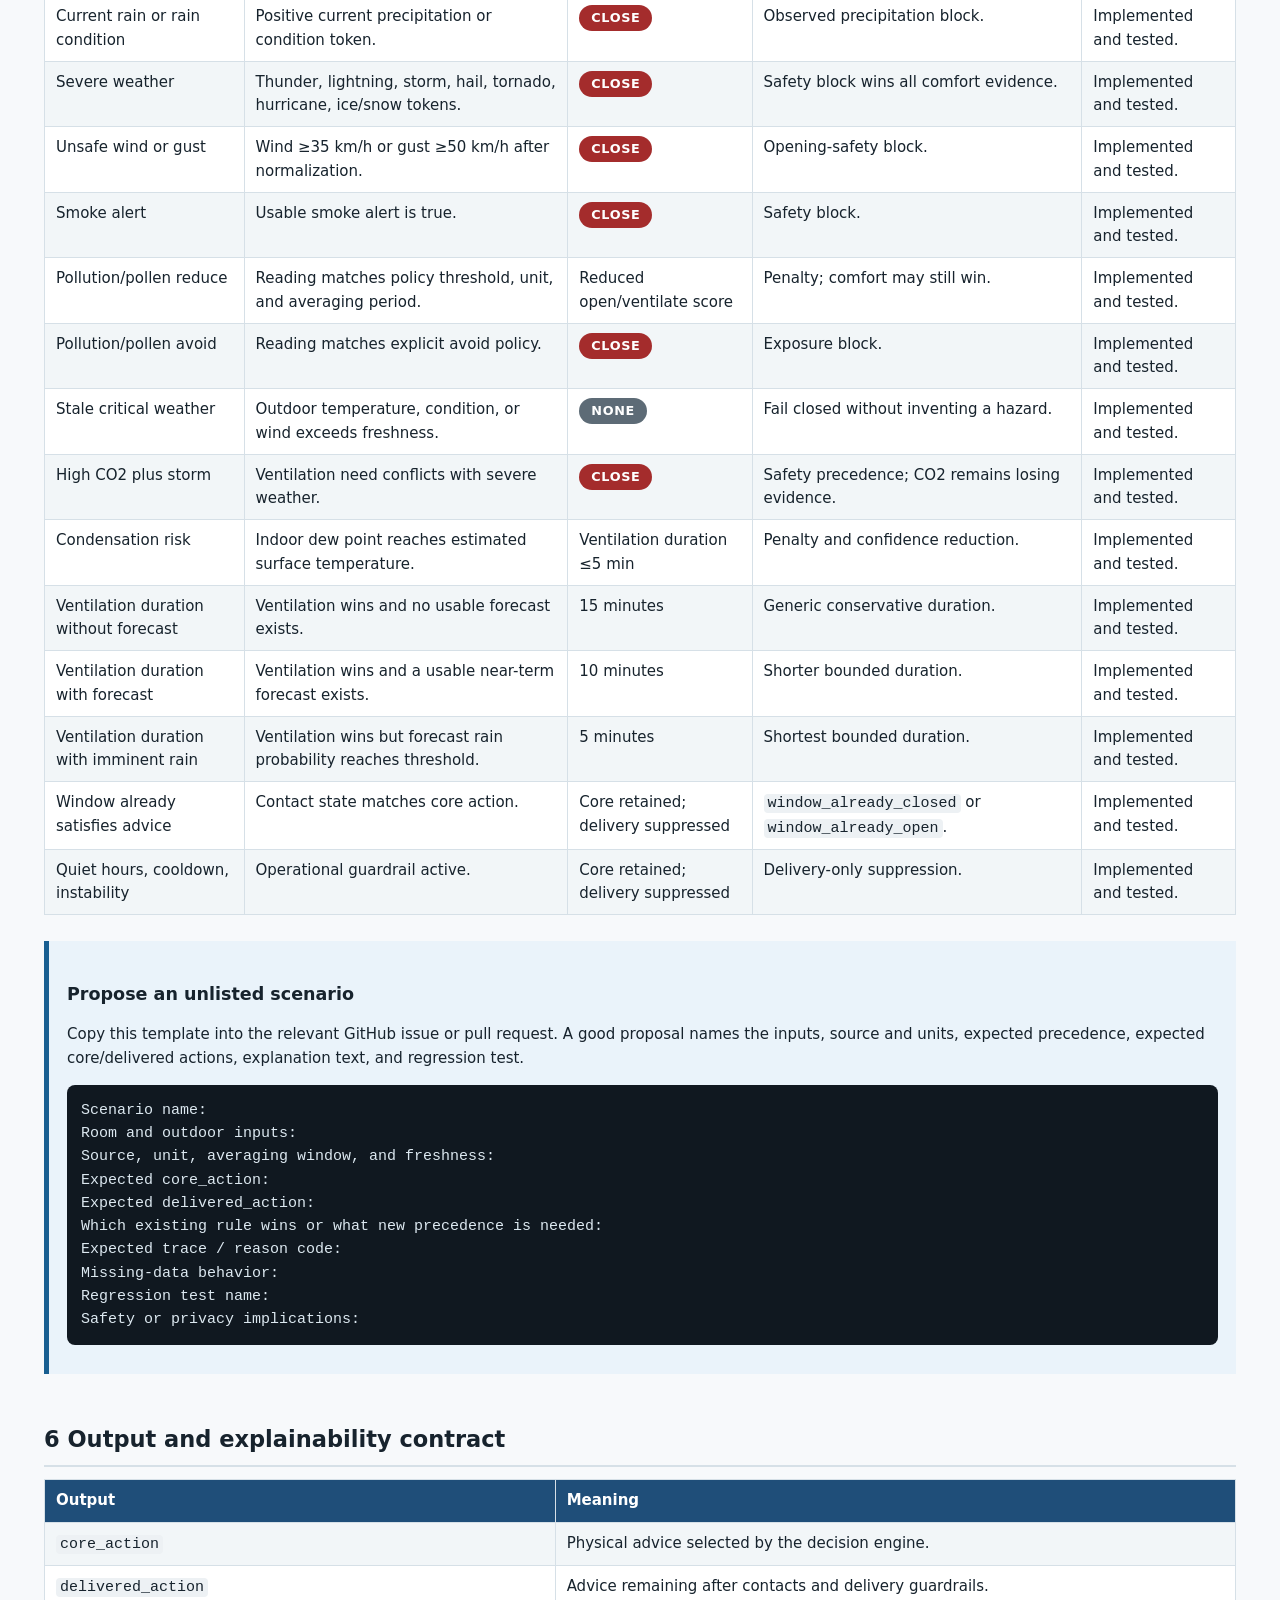
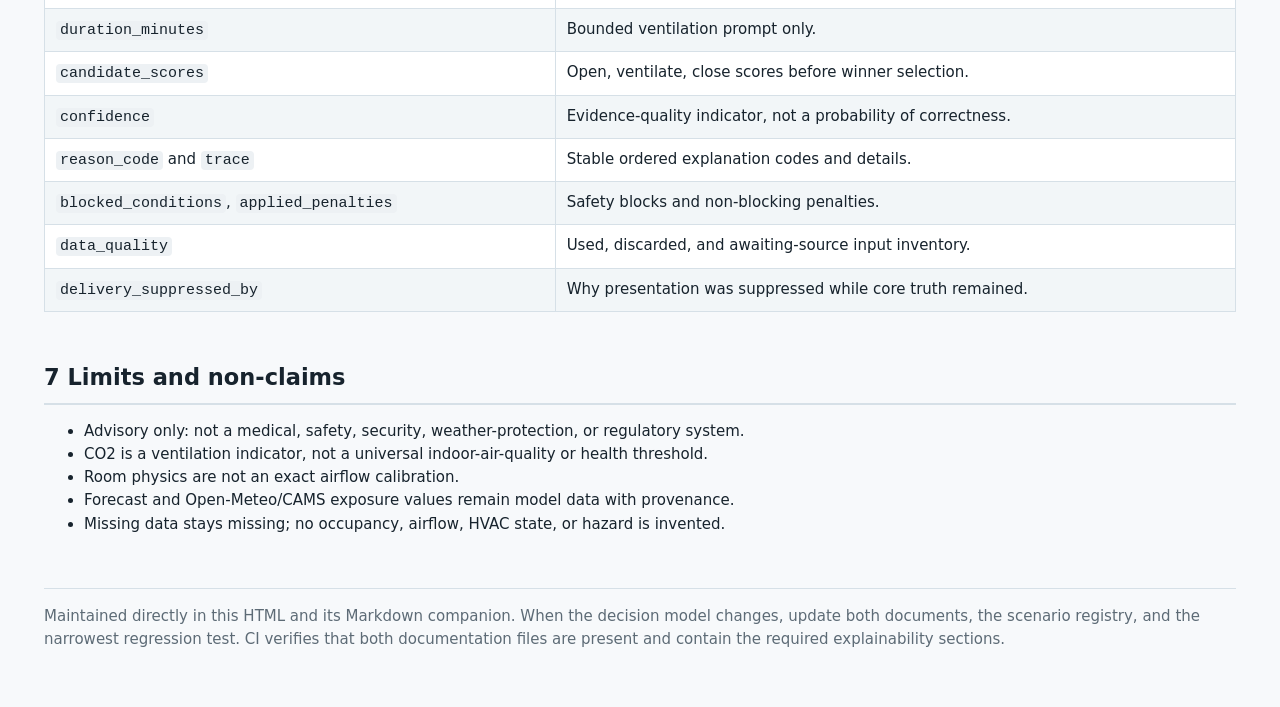
==== commit 99a09707: "feat(docs): publish decision model on GitHub Pages" ====
--- a/docs/decision-model/decision-model-report.html
+++ b/docs/decision-model/decision-model-report.html
@@ -37,14 +37,14 @@
 </head>
 <body>
 <main>
+  <nav aria-label="Decision model navigation"><a href="index.html">Hub</a> · <a href="overview.html">Overview</a> · <a href="inputs.html">Inputs &amp; quality</a> · <a href="scenarios.html">Scenarios</a> · <a href="operations.html">Operations</a> · <a href="decision-model-report.html" aria-current="page">Full report</a> · <a href="decision-model-explainability.md">Markdown</a></nav>
   <p class="meta">VENTWISE / DECISION MODEL EXPLAINABILITY</p>
   <h1>How VentWise decides</h1>
   <p class="lede">A maintained, practical reference for every data item, parameter, transformation, guardrail, and known scenario in the VentWise decision model.</p>
-  <p class="meta">Model version: <code>2026-11-10</code> · Primary source: <a href="../custom_components/ventwise/ventwise_core/models.py">core models</a> and <a href="../custom_components/ventwise/ventwise_core/decision.py">decision engine</a> · Companion: <a href="decision-model-explainability.md">written Markdown reference</a></p>
+  <p class="meta">Model version: <code>2026-11-11</code> · Primary source: <a href="https://github.com/AlexSantini10/ventwise/blob/main/custom_components/ventwise/ventwise_core/models.py">core models</a> and <a href="https://github.com/AlexSantini10/ventwise/blob/main/custom_components/ventwise/ventwise_core/decision.py">decision engine</a> · Companion: <a href="decision-model-explainability.md">written Markdown reference</a></p>
 
   <h2>1 Decision at a glance</h2>
-  <div class="flow"><span class="step">Acquire</span><span class="arrow">→</span><span class="step">Normalize</span><span class="arrow">→</span><span class="step">Validate</span><span class="arrow">→</span><span class="step">Block safety</span><span class="arrow">→</span><span class="step">Derive</span><span class="arrow">→</span><span class="step">Score</span><span class="arrow">→</span><span class="step">Select</span><span class="arrow">→</span><span class="step">Deliver</span><span class="arrow">→</span><span class="step">Explain</span></div>
-  <div class="diagram"><svg viewBox="0 0 1000 170" role="img" aria-label="VentWise decision pipeline"><defs><marker id="arrow" markerWidth="8" markerHeight="8" refX="6" refY="3" orient="auto"><path d="M0,0 L0,6 L7,3 z" fill="#185f91"/></marker></defs><path d="M60 84 H940" stroke="#185f91" stroke-width="4" marker-end="url(#arrow)"/><g fill="#eaf3fa" stroke="#185f91" stroke-width="2"><rect x="20" y="48" width="105" height="70" rx="9"/><rect x="135" y="48" width="105" height="70" rx="9"/><rect x="250" y="48" width="105" height="70" rx="9"/><rect x="365" y="48" width="105" height="70" rx="9"/><rect x="480" y="48" width="105" height="70" rx="9"/><rect x="595" y="48" width="105" height="70" rx="9"/><rect x="710" y="48" width="105" height="70" rx="9"/><rect x="825" y="48" width="105" height="70" rx="9"/></g><g font-family="system-ui" font-size="14" text-anchor="middle" fill="#17232d"><text x="72" y="78">Acquire</text><text x="187" y="78">Validate</text><text x="302" y="78">Block</text><text x="417" y="78">Derive</text><text x="532" y="78">Score</text><text x="647" y="78">Select</text><text x="762" y="78">Deliver</text><text x="877" y="78">Explain</text><text x="72" y="100" font-size="11">sources</text><text x="187" y="100" font-size="11">quality</text><text x="302" y="100" font-size="11">safety</text><text x="417" y="100" font-size="11">features</text><text x="532" y="100" font-size="11">candidates</text><text x="647" y="100" font-size="11">winner</text><text x="762" y="100" font-size="11">guardrails</text><text x="877" y="100" font-size="11">trace</text></g></svg></div>
+  <div class="diagram"><svg viewBox="0 0 1120 170" role="img" aria-label="VentWise decision pipeline"><defs><marker id="arrow" markerWidth="8" markerHeight="8" refX="6" refY="3" orient="auto"><path d="M0,0 L0,6 L7,3 z" fill="#185f91"/></marker></defs><path d="M45 84 H1050" stroke="#185f91" stroke-width="4" marker-end="url(#arrow)"/><g fill="#eaf3fa" stroke="#185f91" stroke-width="2"><rect x="15" y="48" width="105" height="70" rx="9"/><rect x="135" y="48" width="105" height="70" rx="9"/><rect x="255" y="48" width="105" height="70" rx="9"/><rect x="375" y="48" width="105" height="70" rx="9"/><rect x="495" y="48" width="105" height="70" rx="9"/><rect x="615" y="48" width="105" height="70" rx="9"/><rect x="735" y="48" width="105" height="70" rx="9"/><rect x="855" y="48" width="105" height="70" rx="9"/><rect x="975" y="48" width="105" height="70" rx="9"/></g><g font-family="system-ui" font-size="14" text-anchor="middle" fill="#17232d"><text x="67" y="78">Acquire</text><text x="187" y="78">Normalize</text><text x="307" y="78">Validate</text><text x="427" y="78">Block</text><text x="547" y="78">Derive</text><text x="667" y="78">Score</text><text x="787" y="78">Select</text><text x="907" y="78">Deliver</text><text x="1027" y="78">Explain</text><text x="67" y="100" font-size="11">sources</text><text x="187" y="100" font-size="11">units</text><text x="307" y="100" font-size="11">quality</text><text x="427" y="100" font-size="11">safety</text><text x="547" y="100" font-size="11">features</text><text x="667" y="100" font-size="11">candidates</text><text x="787" y="100" font-size="11">winner</text><text x="907" y="100" font-size="11">guardrails</text><text x="1027" y="100" font-size="11">trace</text></g></svg></div>
   <div class="grid">
     <article class="card"><h3>Core actions</h3><p><span class="action open">open</span> stable benefit · <span class="action ventilate">ventilate</span> bounded temporary benefit · <span class="action close">close</span> harmful or unsafe opening · <span class="action none">none</span> no meaningful winner.</p></article>
     <article class="card"><h3>Safety first</h3><p>Missing or stale critical weather fails closed for opening. Severe weather, current precipitation, unsafe wind/gusts, smoke, and explicit exposure <code>avoid</code> policies win before comfort scoring.</p></article>
@@ -136,6 +136,12 @@
   <p>This registry is intentionally practical: each row identifies the evidence, expected precedence, and the test/documentation gap a contributor should close when adding a new scenario.</p>
   <table><tr><th>Scenario</th><th>Evidence</th><th>Expected core action</th><th>Precedence / outcome</th><th>Coverage</th></tr>
     <tr><td>Hot room, cool outside</td><td>Indoor comfort distance exceeds outdoor distance.</td><td><span class="action open">open</span></td><td>Sustained thermal benefit.</td><td>Implemented and tested.</td></tr>
+    <tr><td>Cold room, warmer outside</td><td>Indoor temperature is below the comfort band; outside air is warmer and closer to target.</td><td><span class="action open">open</span></td><td>Bidirectional sustained thermal benefit: opening can warm the room.</td><td>Implemented and tested.</td></tr>
+    <tr><td>Cold room, colder outside</td><td>Indoor temperature is below target and outside is even colder.</td><td><span class="action close">close</span></td><td>Outdoor materially worse; do not open to lose more heat.</td><td>Implemented and tested.</td></tr>
+    <tr><td>Hot room, hotter outside</td><td>Indoor temperature is above target and outside is even hotter.</td><td><span class="action close">close</span></td><td>Outdoor materially worse; do not open to add heat.</td><td>Implemented and tested.</td></tr>
+    <tr><td>Cold room, warmer but poor endpoint</td><td>Outside moves the room toward target but remains beyond the comfort band.</td><td><span class="action ventilate">ventilate</span></td><td>Bounded warming correction, not sustained opening.</td><td>Implemented and tested.</td></tr>
+    <tr><td>Hot room, cooler but poor endpoint</td><td>Outside moves the room toward target but remains beyond the comfort band.</td><td><span class="action ventilate">ventilate</span></td><td>Bounded cooling correction, not sustained opening.</td><td>Implemented and tested.</td></tr>
+    <tr><td>Comfortable room, no useful difference</td><td>Indoor and outdoor perceived conditions are within the target band.</td><td><span class="action none">none</span></td><td>Avoid marginal or noisy advice.</td><td>Implemented and tested.</td></tr>
     <tr><td>Humid room, drier outside</td><td>Indoor RH above preference; outdoor absolute humidity lower.</td><td><span class="action ventilate">ventilate</span></td><td>Targeted moisture benefit.</td><td>Implemented and tested.</td></tr>
     <tr><td>High CO2 or rising CO2</td><td>CO2 or trend reaches configured threshold.</td><td><span class="action ventilate">ventilate</span></td><td>Ventilation signal cannot override safety.</td><td>Implemented and tested.</td></tr>
     <tr><td>Current rain or rain condition</td><td>Positive current precipitation or condition token.</td><td><span class="action close">close</span></td><td>Observed precipitation block.</td><td>Implemented and tested.</td></tr>
@@ -145,8 +151,11 @@
     <tr><td>Pollution/pollen reduce</td><td>Reading matches policy threshold, unit, and averaging period.</td><td>Reduced open/ventilate score</td><td>Penalty; comfort may still win.</td><td>Implemented and tested.</td></tr>
     <tr><td>Pollution/pollen avoid</td><td>Reading matches explicit avoid policy.</td><td><span class="action close">close</span></td><td>Exposure block.</td><td>Implemented and tested.</td></tr>
     <tr><td>Stale critical weather</td><td>Outdoor temperature, condition, or wind exceeds freshness.</td><td><span class="action none">none</span></td><td>Fail closed without inventing a hazard.</td><td>Implemented and tested.</td></tr>
-    <tr><td>High CO2 plus storm</td><td>Ventilation need conflicts with severe weather.</td><td><span class="action close">close</span></td><td>Safety precedence; CO2 remains losing evidence.</td><td>Required regression scenario.</td></tr>
-    <tr><td>Condensation risk</td><td>Indoor dew point reaches estimated surface temperature.</td><td>Ventilation duration ≤5 min</td><td>Penalty and confidence reduction.</td><td>Required regression scenario.</td></tr>
+    <tr><td>High CO2 plus storm</td><td>Ventilation need conflicts with severe weather.</td><td><span class="action close">close</span></td><td>Safety precedence; CO2 remains losing evidence.</td><td>Implemented and tested.</td></tr>
+    <tr><td>Condensation risk</td><td>Indoor dew point reaches estimated surface temperature.</td><td>Ventilation duration ≤5 min</td><td>Penalty and confidence reduction.</td><td>Implemented and tested.</td></tr>
+    <tr><td>Ventilation duration without forecast</td><td>Ventilation wins and no usable forecast exists.</td><td>15 minutes</td><td>Generic conservative duration.</td><td>Implemented and tested.</td></tr>
+    <tr><td>Ventilation duration with forecast</td><td>Ventilation wins and a usable near-term forecast exists.</td><td>10 minutes</td><td>Shorter bounded duration.</td><td>Implemented and tested.</td></tr>
+    <tr><td>Ventilation duration with imminent rain</td><td>Ventilation wins but forecast rain probability reaches threshold.</td><td>5 minutes</td><td>Shortest bounded duration.</td><td>Implemented and tested.</td></tr>
     <tr><td>Window already satisfies advice</td><td>Contact state matches core action.</td><td>Core retained; delivery suppressed</td><td><code>window_already_closed</code> or <code>window_already_open</code>.</td><td>Implemented and tested.</td></tr>
     <tr><td>Quiet hours, cooldown, instability</td><td>Operational guardrail active.</td><td>Core retained; delivery suppressed</td><td>Delivery-only suppression.</td><td>Implemented and tested.</td></tr>
   </table>
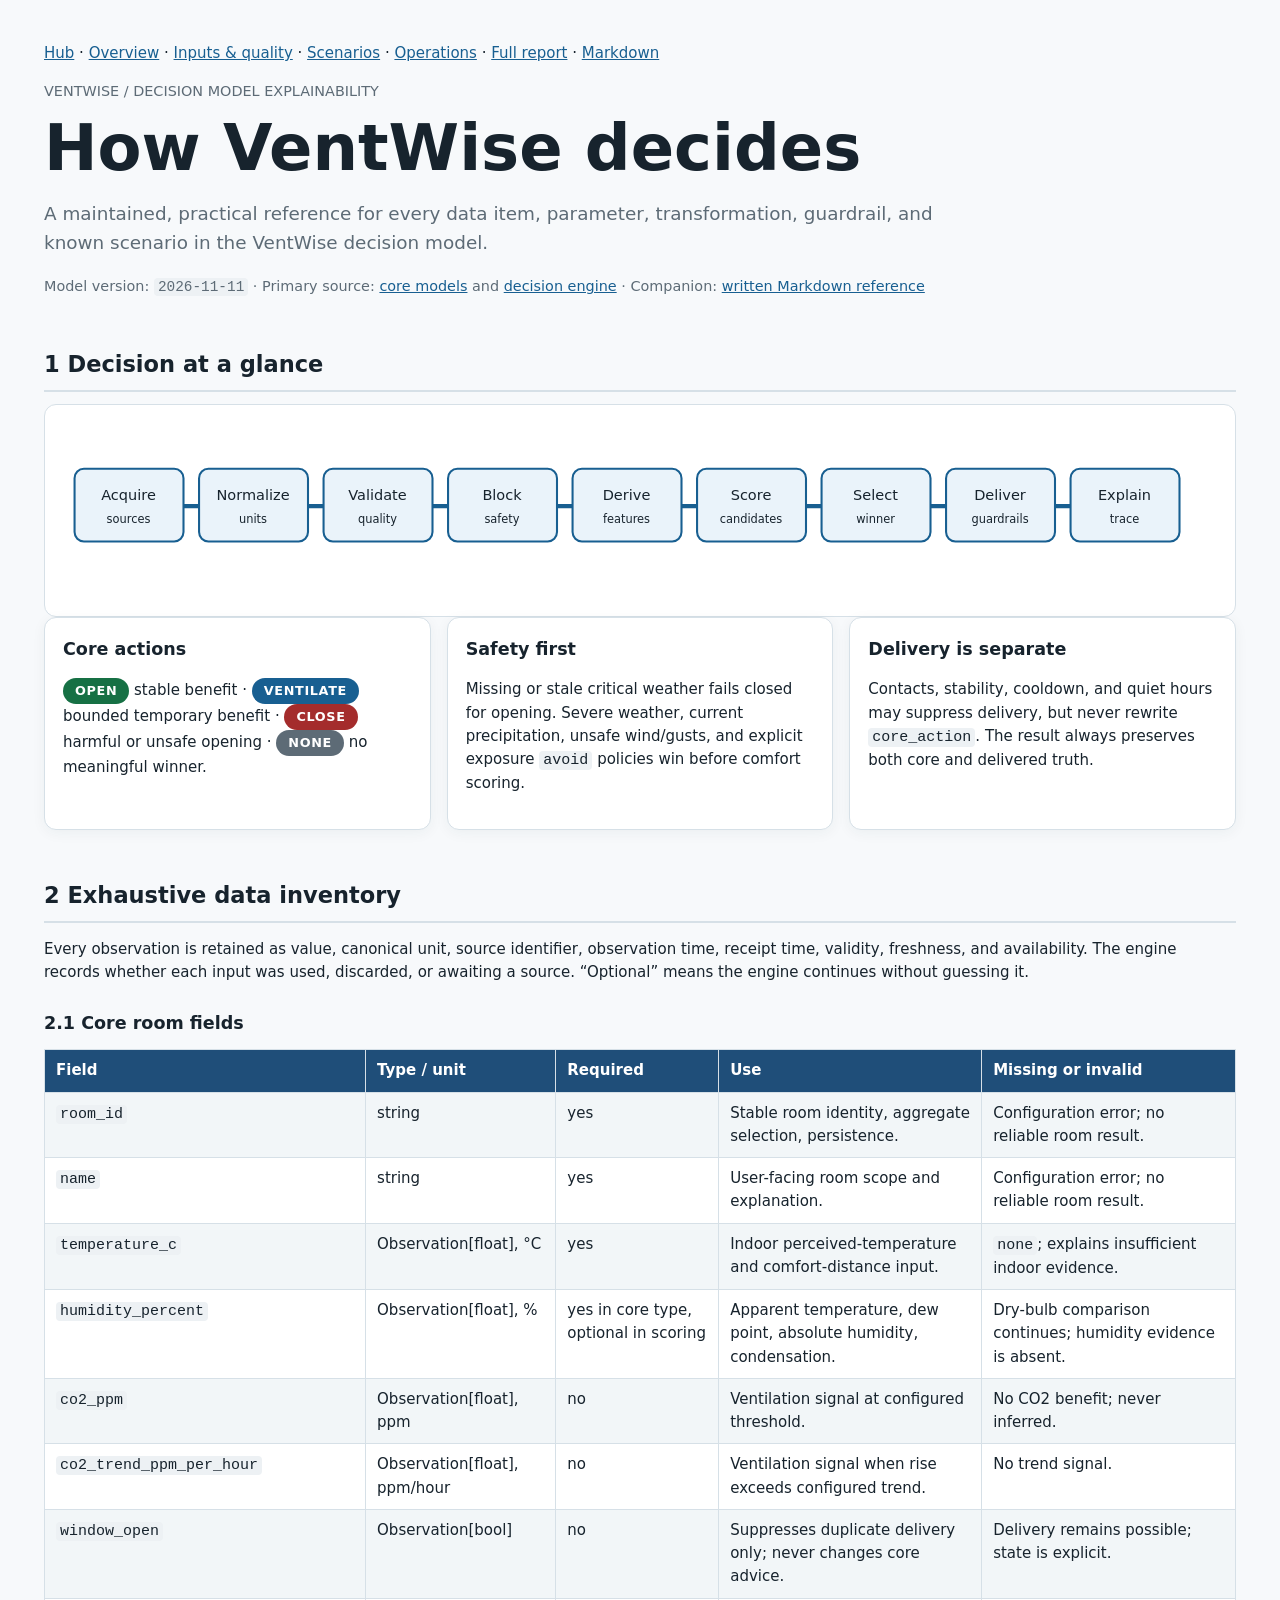
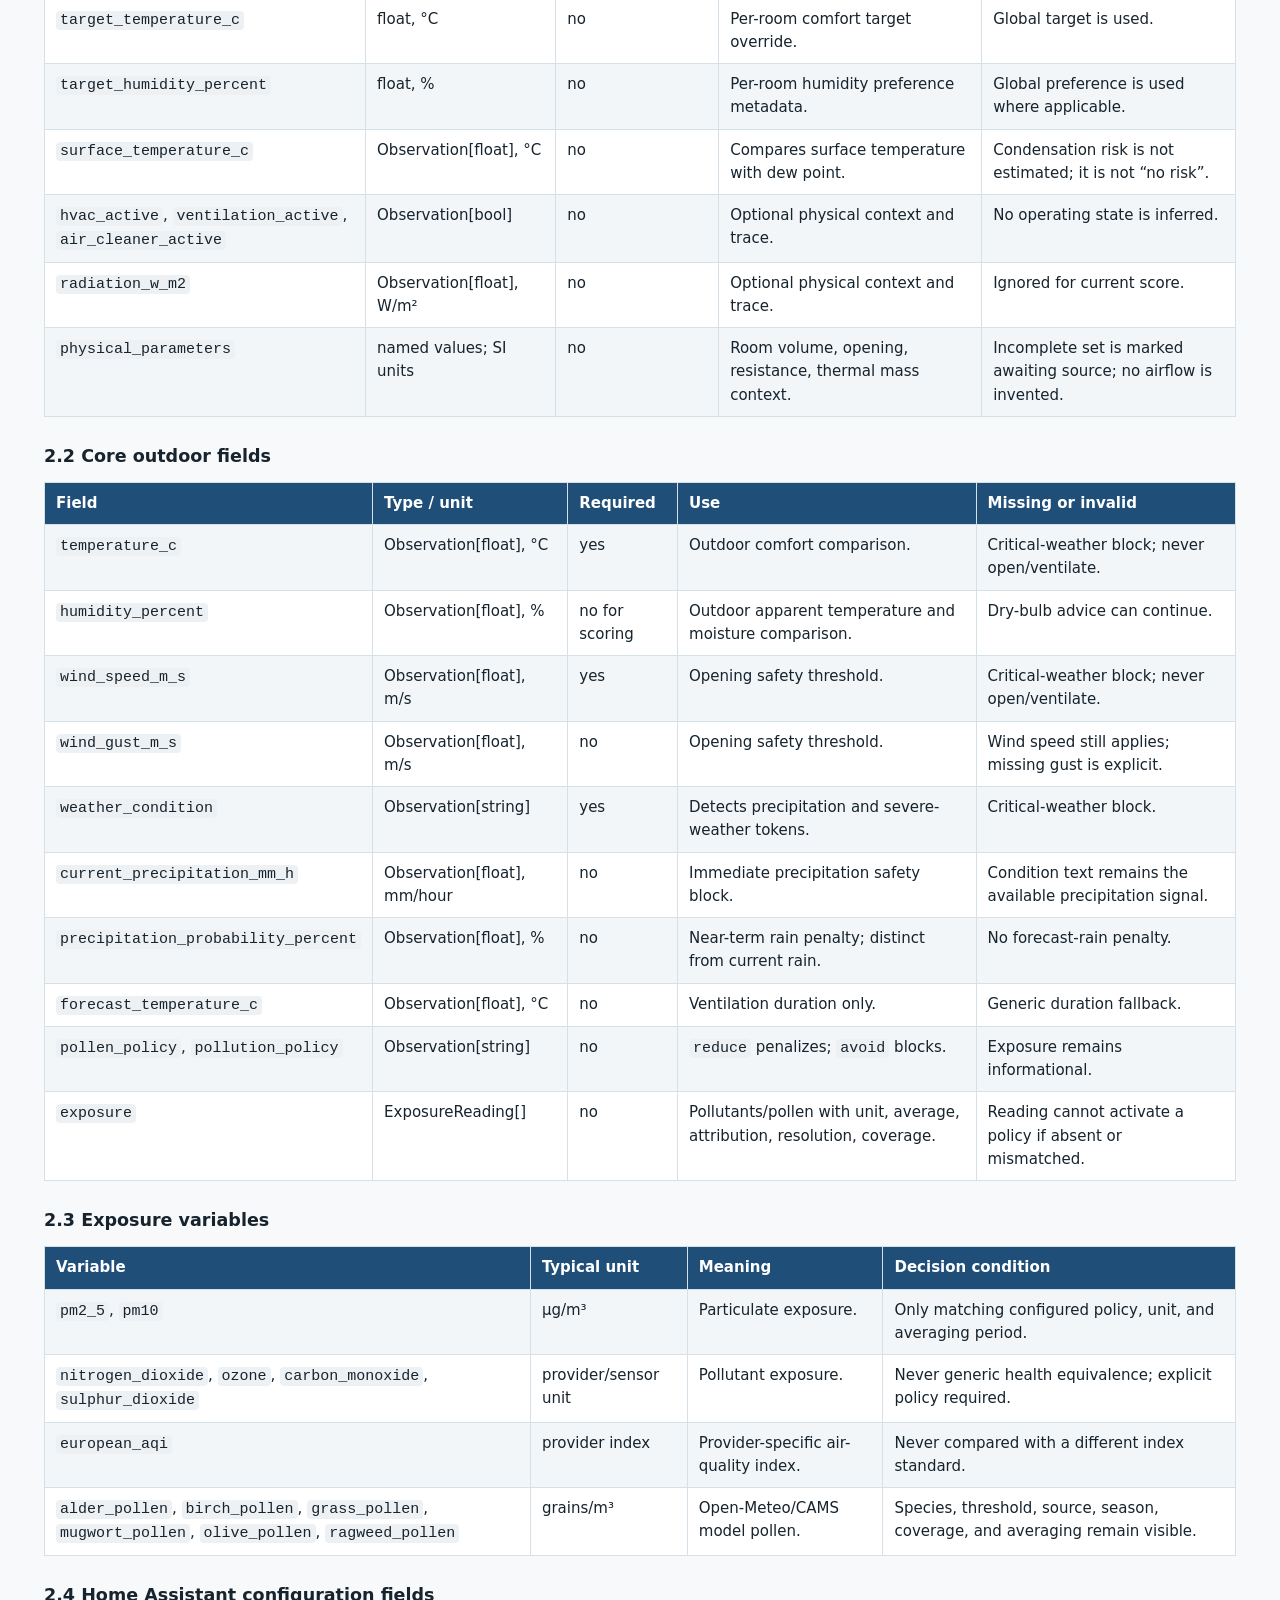
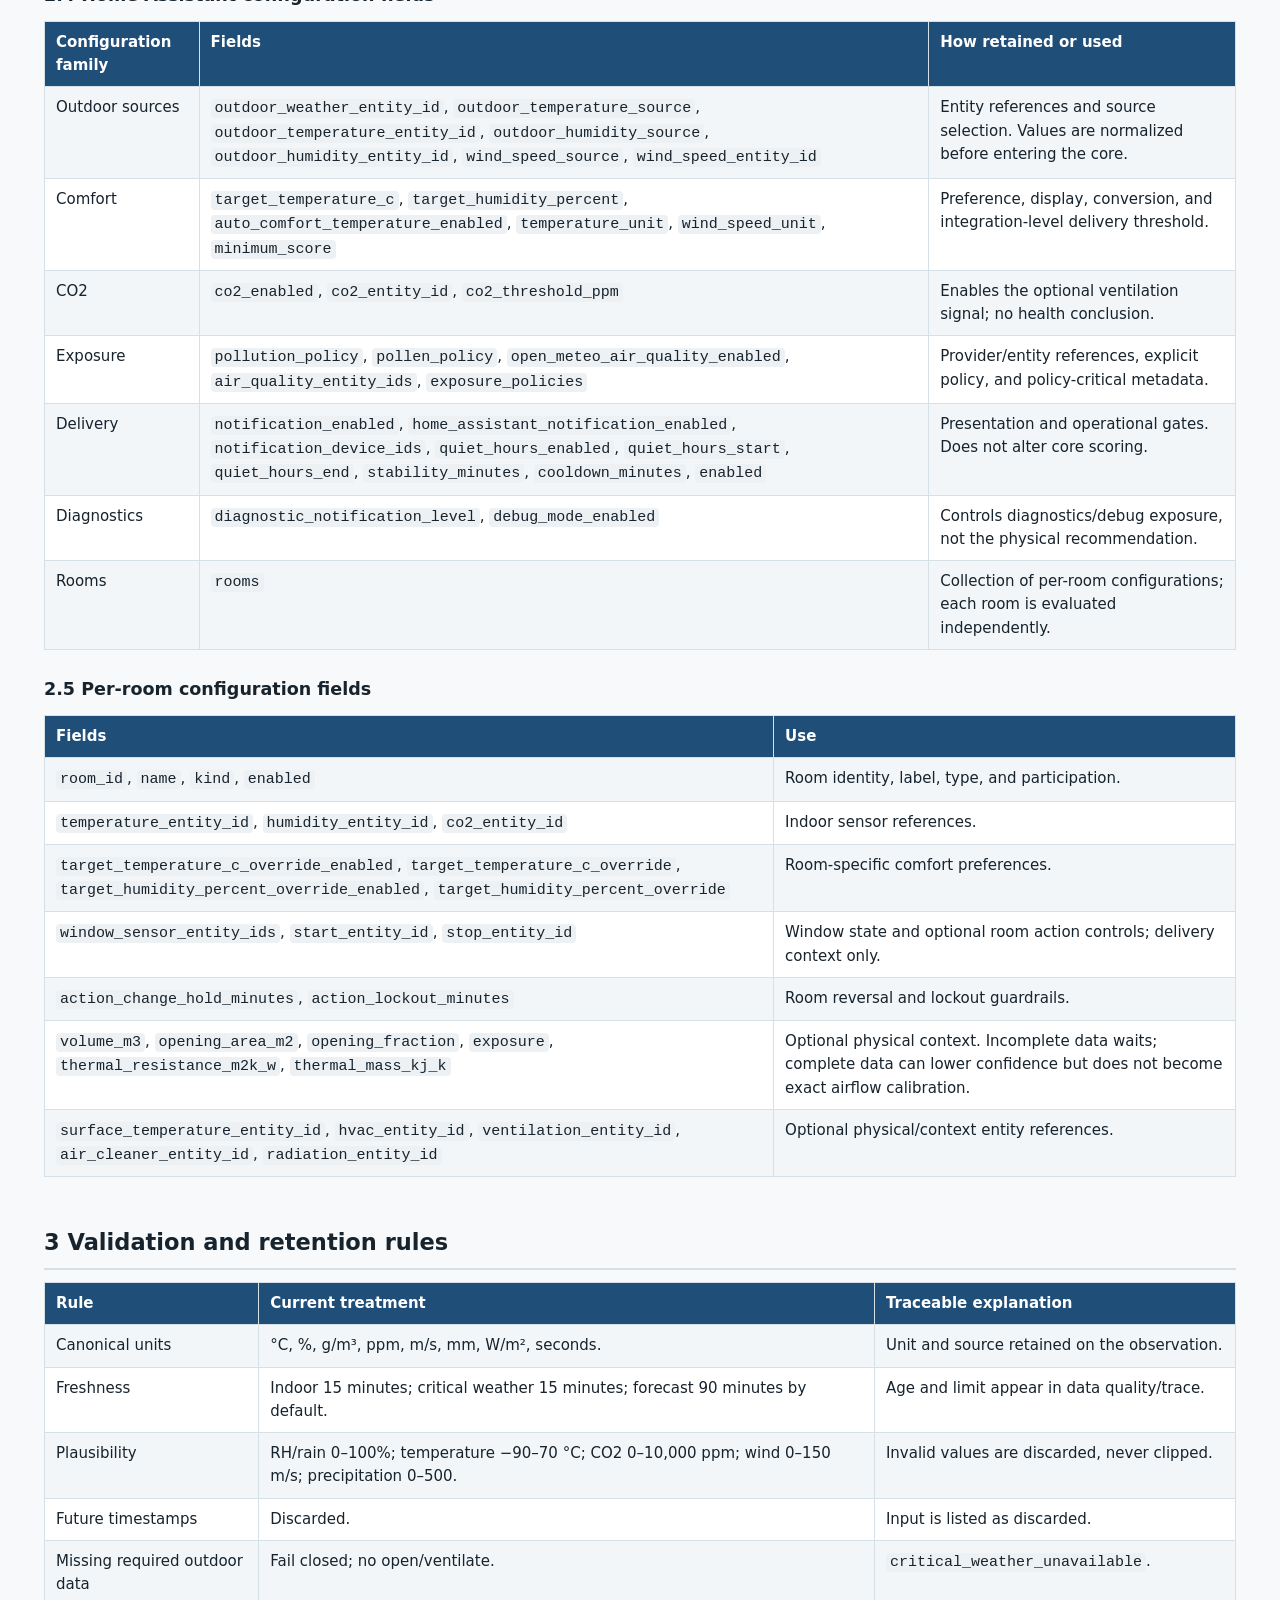
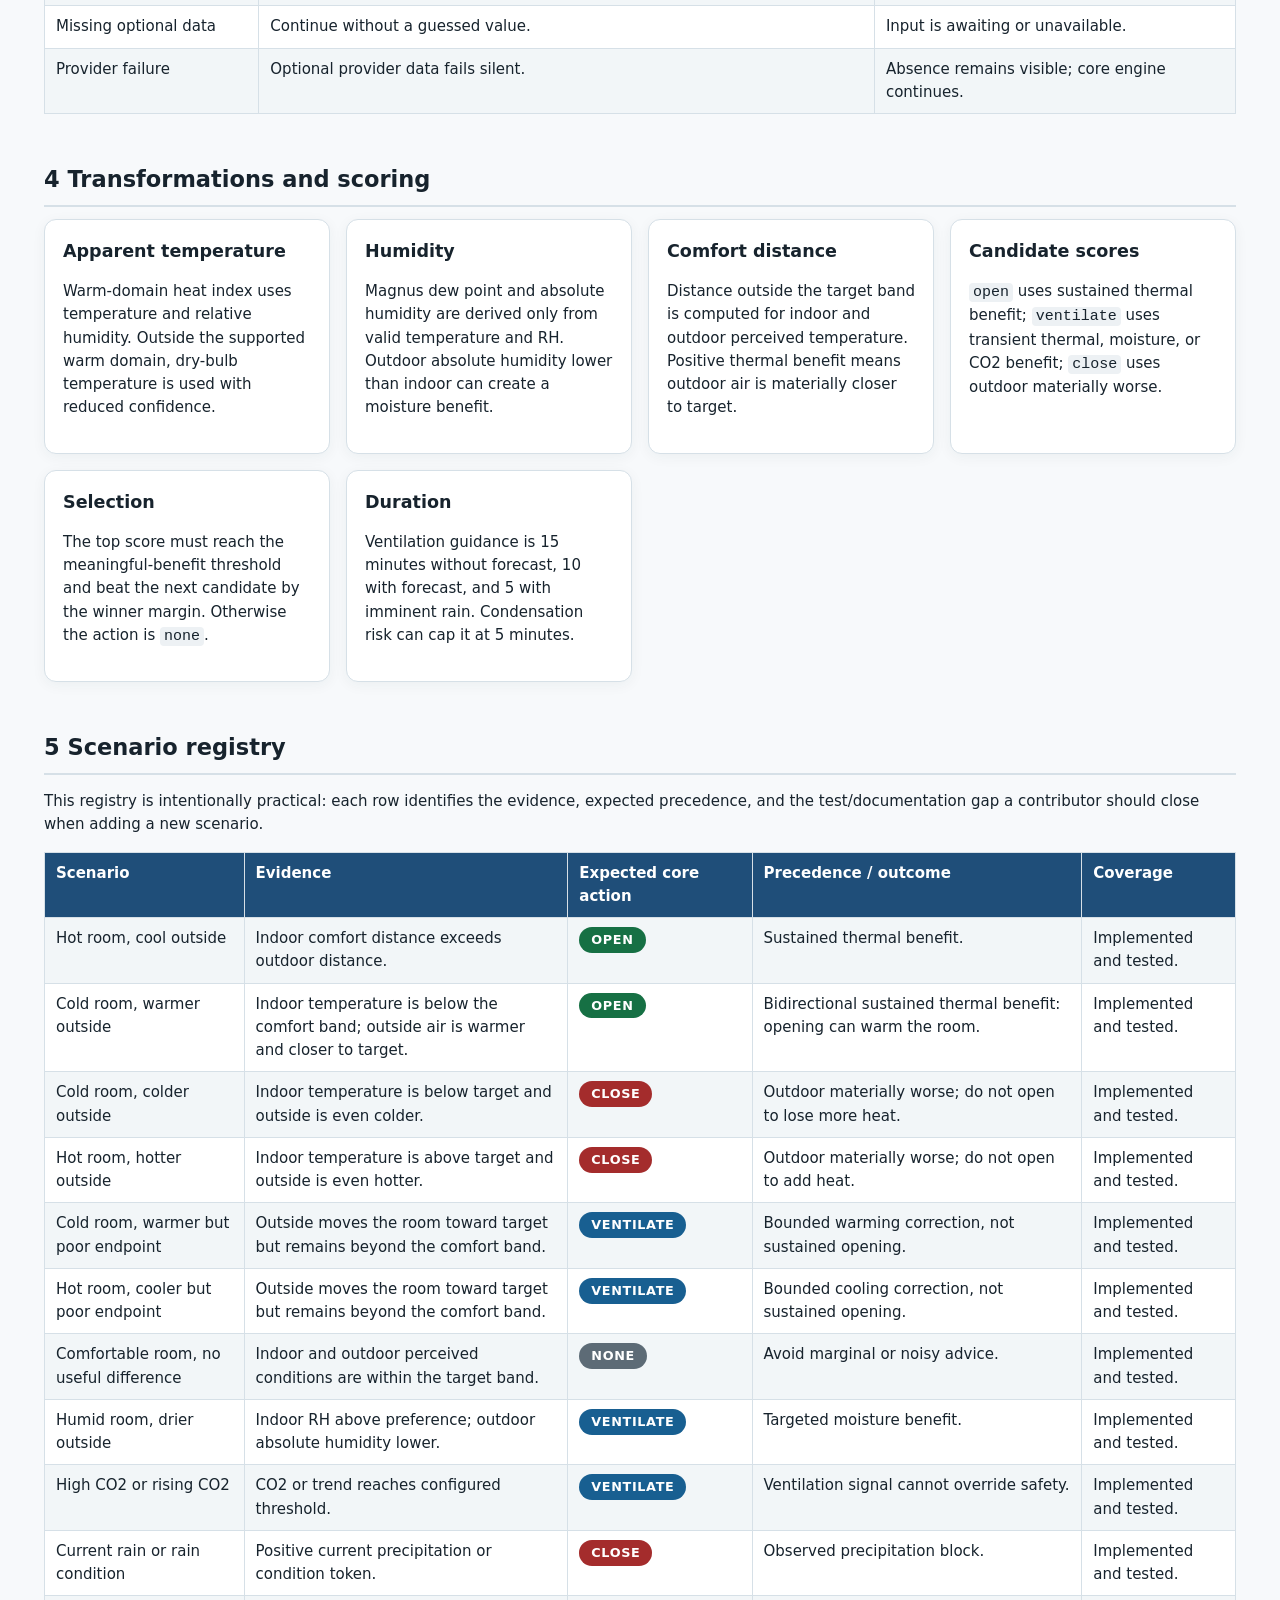
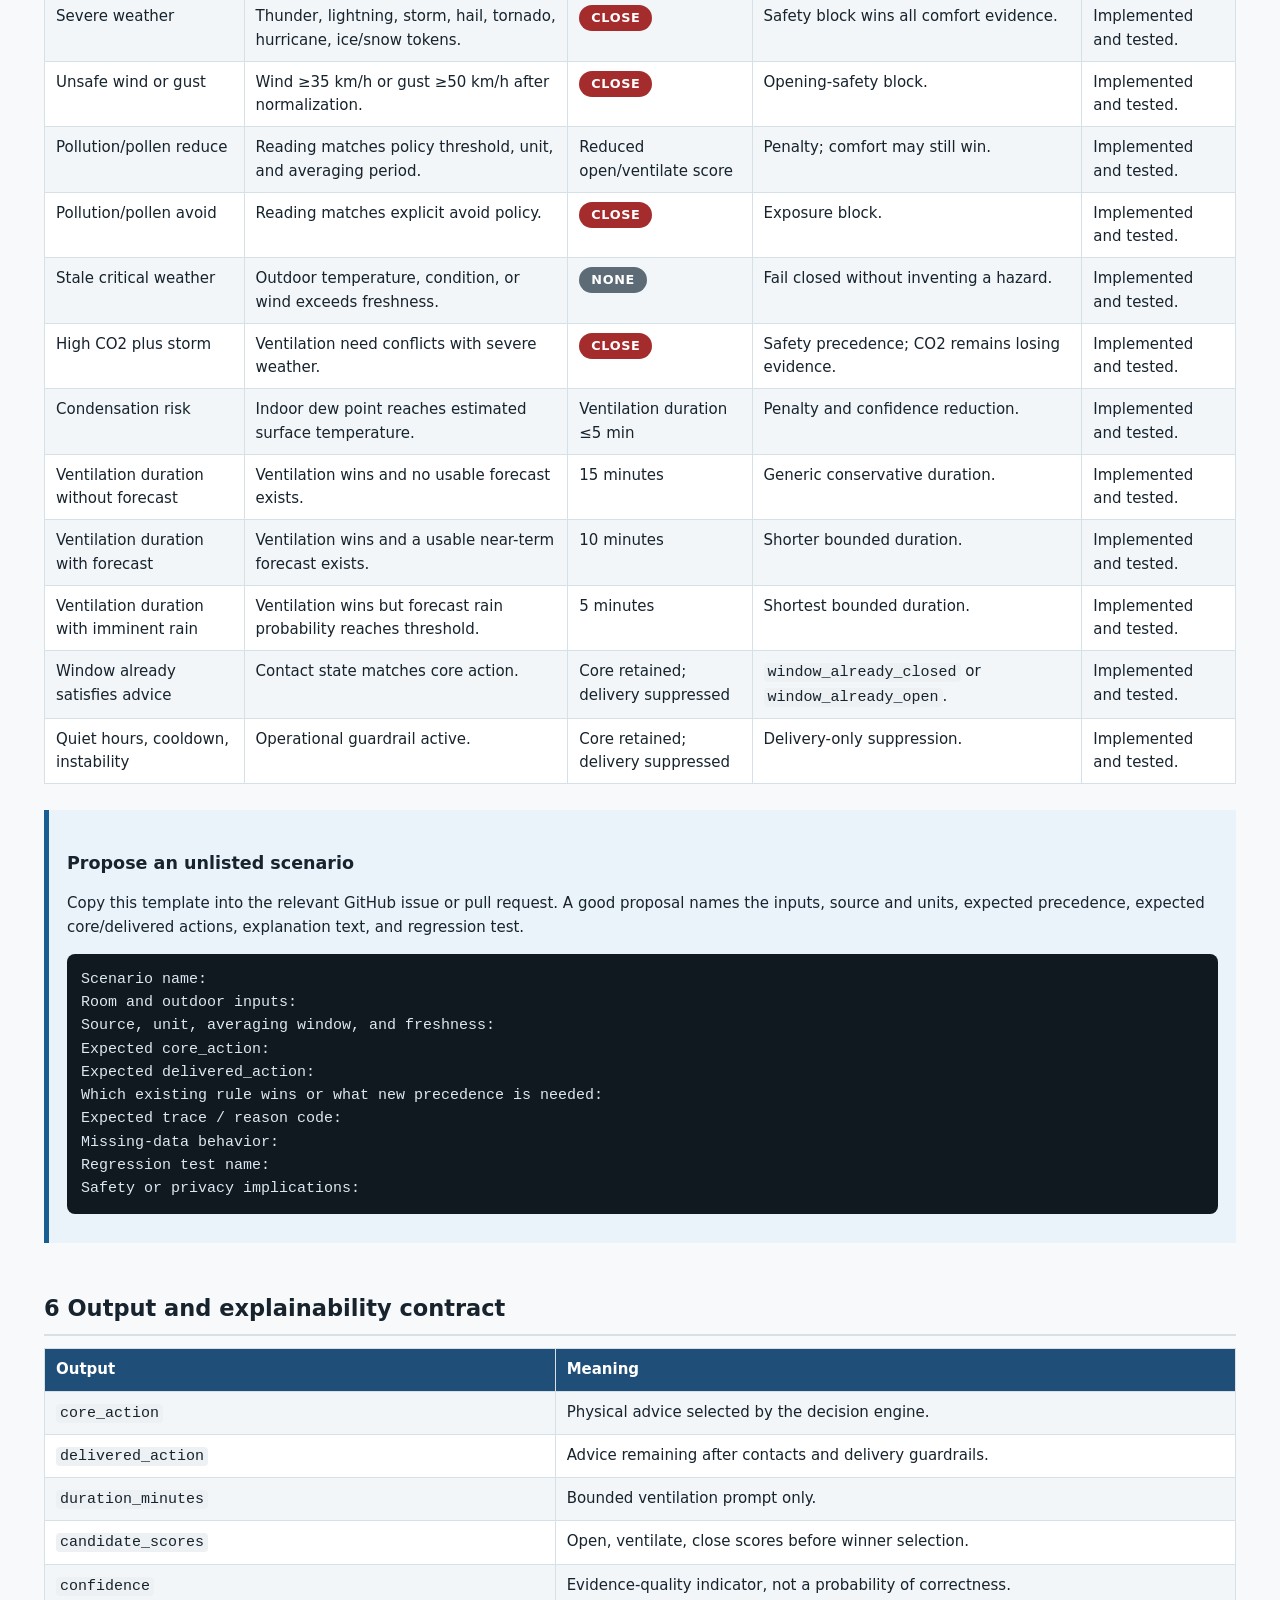
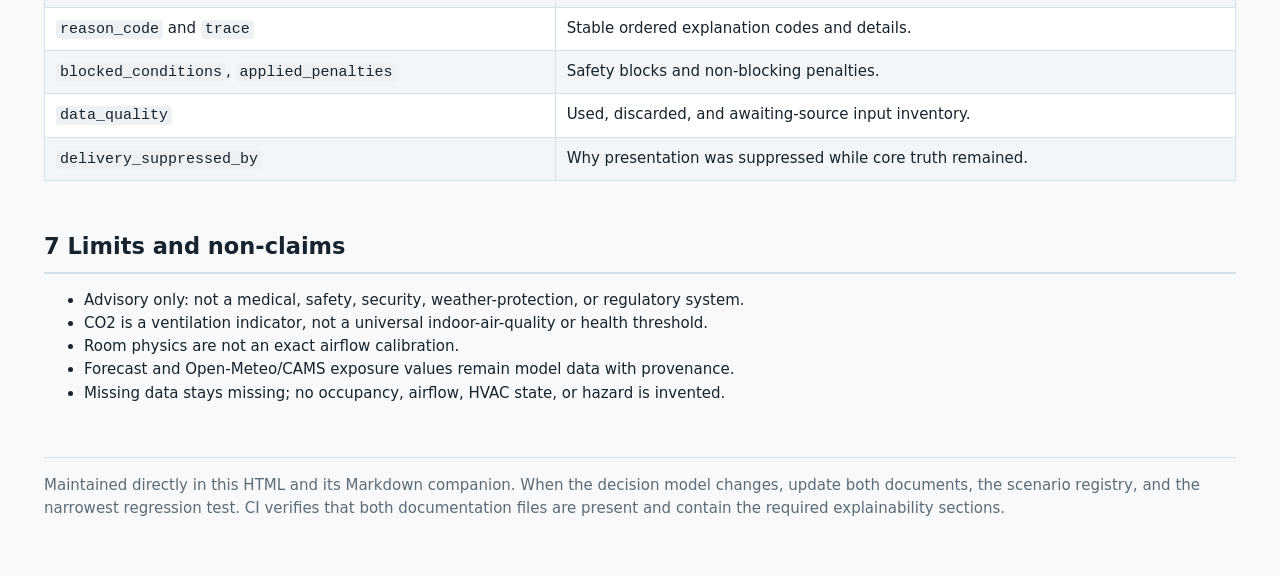
==== commit fd3866d3: "feat(decision): harden urgent recommendation delivery" ====
--- a/docs/decision-model/decision-model-report.html
+++ b/docs/decision-model/decision-model-report.html
@@ -47,7 +47,7 @@
   <div class="diagram"><svg viewBox="0 0 1120 170" role="img" aria-label="VentWise decision pipeline"><defs><marker id="arrow" markerWidth="8" markerHeight="8" refX="6" refY="3" orient="auto"><path d="M0,0 L0,6 L7,3 z" fill="#185f91"/></marker></defs><path d="M45 84 H1050" stroke="#185f91" stroke-width="4" marker-end="url(#arrow)"/><g fill="#eaf3fa" stroke="#185f91" stroke-width="2"><rect x="15" y="48" width="105" height="70" rx="9"/><rect x="135" y="48" width="105" height="70" rx="9"/><rect x="255" y="48" width="105" height="70" rx="9"/><rect x="375" y="48" width="105" height="70" rx="9"/><rect x="495" y="48" width="105" height="70" rx="9"/><rect x="615" y="48" width="105" height="70" rx="9"/><rect x="735" y="48" width="105" height="70" rx="9"/><rect x="855" y="48" width="105" height="70" rx="9"/><rect x="975" y="48" width="105" height="70" rx="9"/></g><g font-family="system-ui" font-size="14" text-anchor="middle" fill="#17232d"><text x="67" y="78">Acquire</text><text x="187" y="78">Normalize</text><text x="307" y="78">Validate</text><text x="427" y="78">Block</text><text x="547" y="78">Derive</text><text x="667" y="78">Score</text><text x="787" y="78">Select</text><text x="907" y="78">Deliver</text><text x="1027" y="78">Explain</text><text x="67" y="100" font-size="11">sources</text><text x="187" y="100" font-size="11">units</text><text x="307" y="100" font-size="11">quality</text><text x="427" y="100" font-size="11">safety</text><text x="547" y="100" font-size="11">features</text><text x="667" y="100" font-size="11">candidates</text><text x="787" y="100" font-size="11">winner</text><text x="907" y="100" font-size="11">guardrails</text><text x="1027" y="100" font-size="11">trace</text></g></svg></div>
   <div class="grid">
     <article class="card"><h3>Core actions</h3><p><span class="action open">open</span> stable benefit · <span class="action ventilate">ventilate</span> bounded temporary benefit · <span class="action close">close</span> harmful or unsafe opening · <span class="action none">none</span> no meaningful winner.</p></article>
-    <article class="card"><h3>Safety first</h3><p>Missing or stale critical weather fails closed for opening. Severe weather, current precipitation, unsafe wind/gusts, smoke, and explicit exposure <code>avoid</code> policies win before comfort scoring.</p></article>
+    <article class="card"><h3>Safety first</h3><p>Missing or stale critical weather fails closed for opening. Severe weather, current precipitation, unsafe wind/gusts, and explicit exposure <code>avoid</code> policies win before comfort scoring.</p></article>
     <article class="card"><h3>Delivery is separate</h3><p>Contacts, stability, cooldown, and quiet hours may suppress delivery, but never rewrite <code>core_action</code>. The result always preserves both core and delivered truth.</p></article>
   </div>
 
@@ -78,8 +78,7 @@
     <tr><td><code>weather_condition</code></td><td>Observation[string]</td><td>yes</td><td>Detects precipitation and severe-weather tokens.</td><td>Critical-weather block.</td></tr>
     <tr><td><code>current_precipitation_mm_h</code></td><td>Observation[float], mm/hour</td><td>no</td><td>Immediate precipitation safety block.</td><td>Condition text remains the available precipitation signal.</td></tr>
     <tr><td><code>precipitation_probability_percent</code></td><td>Observation[float], %</td><td>no</td><td>Near-term rain penalty; distinct from current rain.</td><td>No forecast-rain penalty.</td></tr>
-    <tr><td><code>forecast_temperature_c</code></td><td>Observation[float], °C</td><td>no</td><td>Ventilation duration and near-term deterioration context.</td><td>Generic duration fallback.</td></tr>
-    <tr><td><code>smoke_alert</code></td><td>Observation[bool]</td><td>no</td><td>Hard safety block when true.</td><td>No smoke block is invented.</td></tr>
+    <tr><td><code>forecast_temperature_c</code></td><td>Observation[float], °C</td><td>no</td><td>Ventilation duration only.</td><td>Generic duration fallback.</td></tr>
     <tr><td><code>pollen_policy</code>, <code>pollution_policy</code></td><td>Observation[string]</td><td>no</td><td><code>reduce</code> penalizes; <code>avoid</code> blocks.</td><td>Exposure remains informational.</td></tr>
     <tr><td><code>exposure</code></td><td>ExposureReading[]</td><td>no</td><td>Pollutants/pollen with unit, average, attribution, resolution, coverage.</td><td>Reading cannot activate a policy if absent or mismatched.</td></tr>
   </table>
@@ -95,7 +94,7 @@
     <tr><td>Outdoor sources</td><td><code>outdoor_weather_entity_id</code>, <code>outdoor_temperature_source</code>, <code>outdoor_temperature_entity_id</code>, <code>outdoor_humidity_source</code>, <code>outdoor_humidity_entity_id</code>, <code>wind_speed_source</code>, <code>wind_speed_entity_id</code></td><td>Entity references and source selection. Values are normalized before entering the core.</td></tr>
     <tr><td>Comfort</td><td><code>target_temperature_c</code>, <code>target_humidity_percent</code>, <code>auto_comfort_temperature_enabled</code>, <code>temperature_unit</code>, <code>wind_speed_unit</code>, <code>minimum_score</code></td><td>Preference, display, conversion, and integration-level delivery threshold.</td></tr>
     <tr><td>CO2</td><td><code>co2_enabled</code>, <code>co2_entity_id</code>, <code>co2_threshold_ppm</code></td><td>Enables the optional ventilation signal; no health conclusion.</td></tr>
-    <tr><td>Exposure</td><td><code>smoke_alert_entity_id</code>, <code>pollution_policy</code>, <code>pollen_policy</code>, <code>open_meteo_air_quality_enabled</code>, <code>air_quality_entity_ids</code>, <code>exposure_policies</code></td><td>Provider/entity references, explicit policy, and policy-critical metadata.</td></tr>
+    <tr><td>Exposure</td><td><code>pollution_policy</code>, <code>pollen_policy</code>, <code>open_meteo_air_quality_enabled</code>, <code>air_quality_entity_ids</code>, <code>exposure_policies</code></td><td>Provider/entity references, explicit policy, and policy-critical metadata.</td></tr>
     <tr><td>Delivery</td><td><code>notification_enabled</code>, <code>home_assistant_notification_enabled</code>, <code>notification_device_ids</code>, <code>quiet_hours_enabled</code>, <code>quiet_hours_start</code>, <code>quiet_hours_end</code>, <code>stability_minutes</code>, <code>cooldown_minutes</code>, <code>enabled</code></td><td>Presentation and operational gates. Does not alter core scoring.</td></tr>
     <tr><td>Diagnostics</td><td><code>diagnostic_notification_level</code>, <code>debug_mode_enabled</code></td><td>Controls diagnostics/debug exposure, not the physical recommendation.</td></tr>
     <tr><td>Rooms</td><td><code>rooms</code></td><td>Collection of per-room configurations; each room is evaluated independently.</td></tr>
@@ -147,7 +146,6 @@
     <tr><td>Current rain or rain condition</td><td>Positive current precipitation or condition token.</td><td><span class="action close">close</span></td><td>Observed precipitation block.</td><td>Implemented and tested.</td></tr>
     <tr><td>Severe weather</td><td>Thunder, lightning, storm, hail, tornado, hurricane, ice/snow tokens.</td><td><span class="action close">close</span></td><td>Safety block wins all comfort evidence.</td><td>Implemented and tested.</td></tr>
     <tr><td>Unsafe wind or gust</td><td>Wind ≥35 km/h or gust ≥50 km/h after normalization.</td><td><span class="action close">close</span></td><td>Opening-safety block.</td><td>Implemented and tested.</td></tr>
-    <tr><td>Smoke alert</td><td>Usable smoke alert is true.</td><td><span class="action close">close</span></td><td>Safety block.</td><td>Implemented and tested.</td></tr>
     <tr><td>Pollution/pollen reduce</td><td>Reading matches policy threshold, unit, and averaging period.</td><td>Reduced open/ventilate score</td><td>Penalty; comfort may still win.</td><td>Implemented and tested.</td></tr>
     <tr><td>Pollution/pollen avoid</td><td>Reading matches explicit avoid policy.</td><td><span class="action close">close</span></td><td>Exposure block.</td><td>Implemented and tested.</td></tr>
     <tr><td>Stale critical weather</td><td>Outdoor temperature, condition, or wind exceeds freshness.</td><td><span class="action none">none</span></td><td>Fail closed without inventing a hazard.</td><td>Implemented and tested.</td></tr>
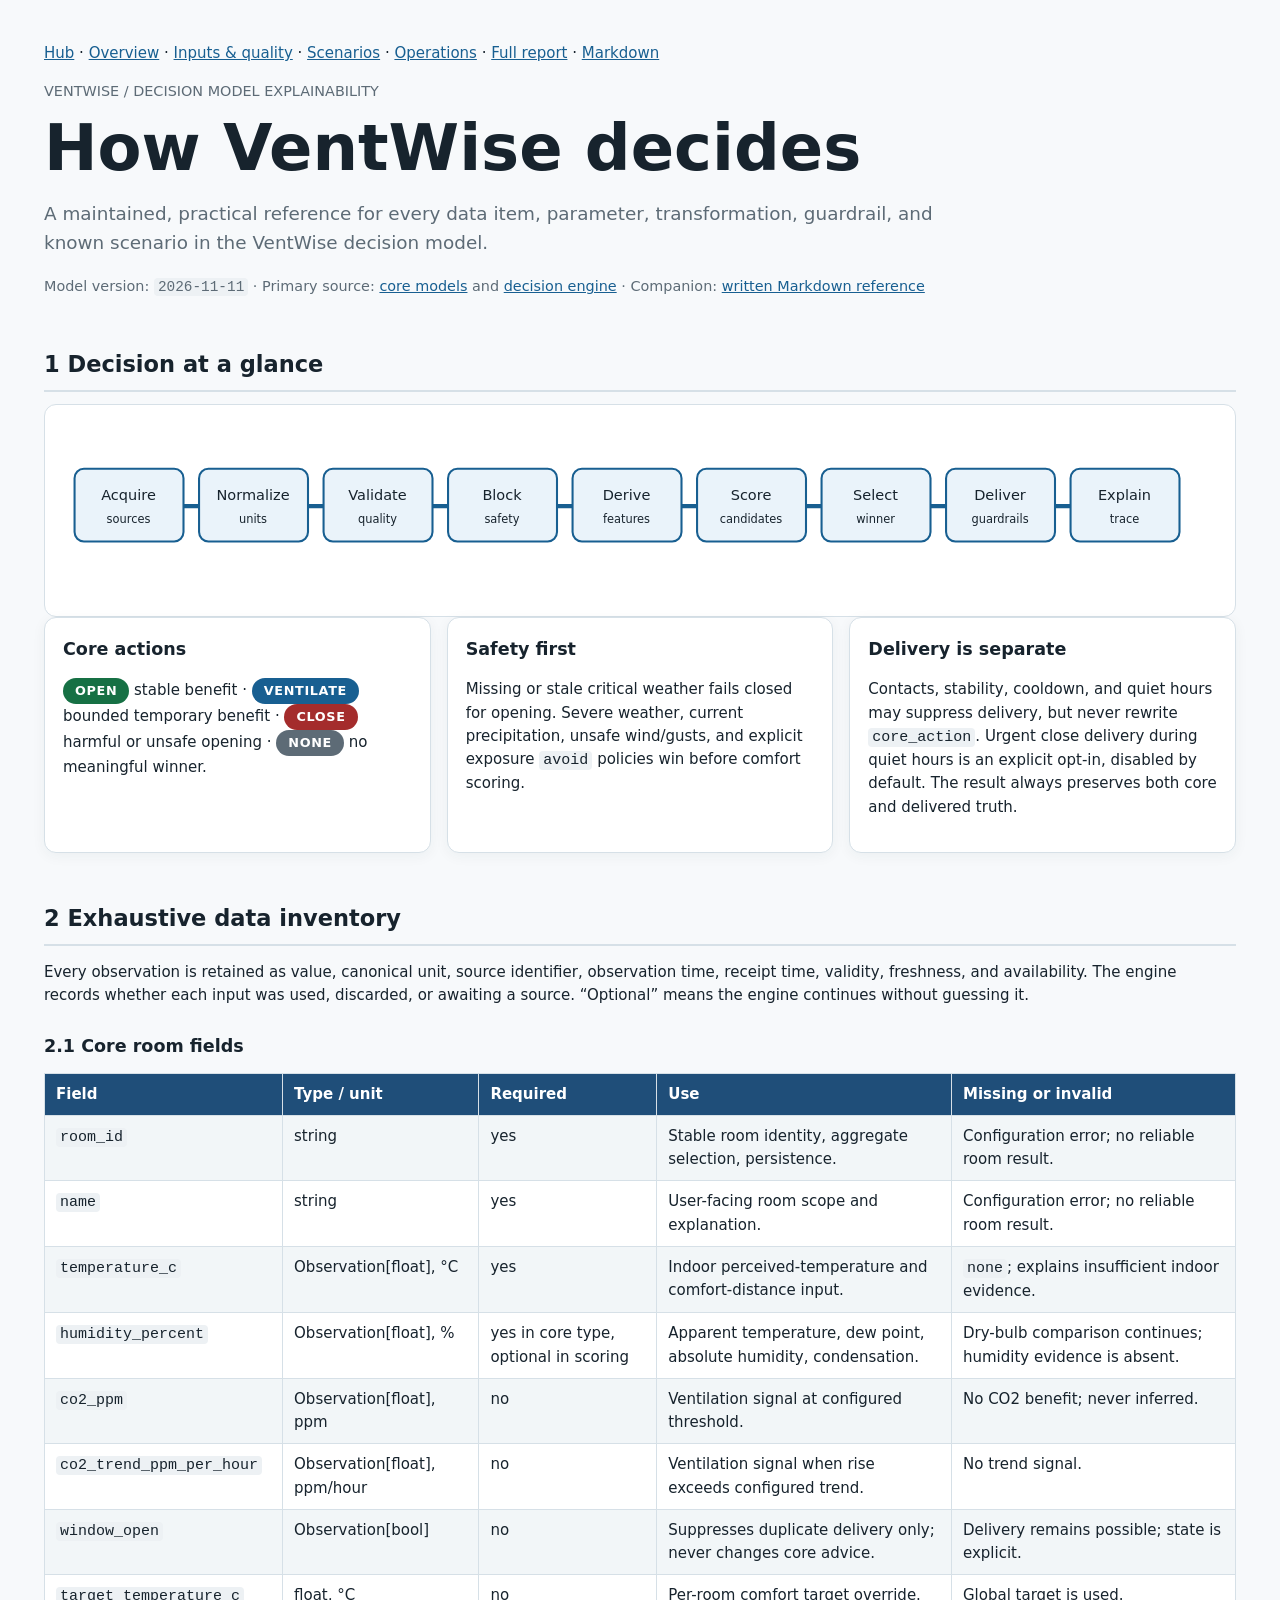
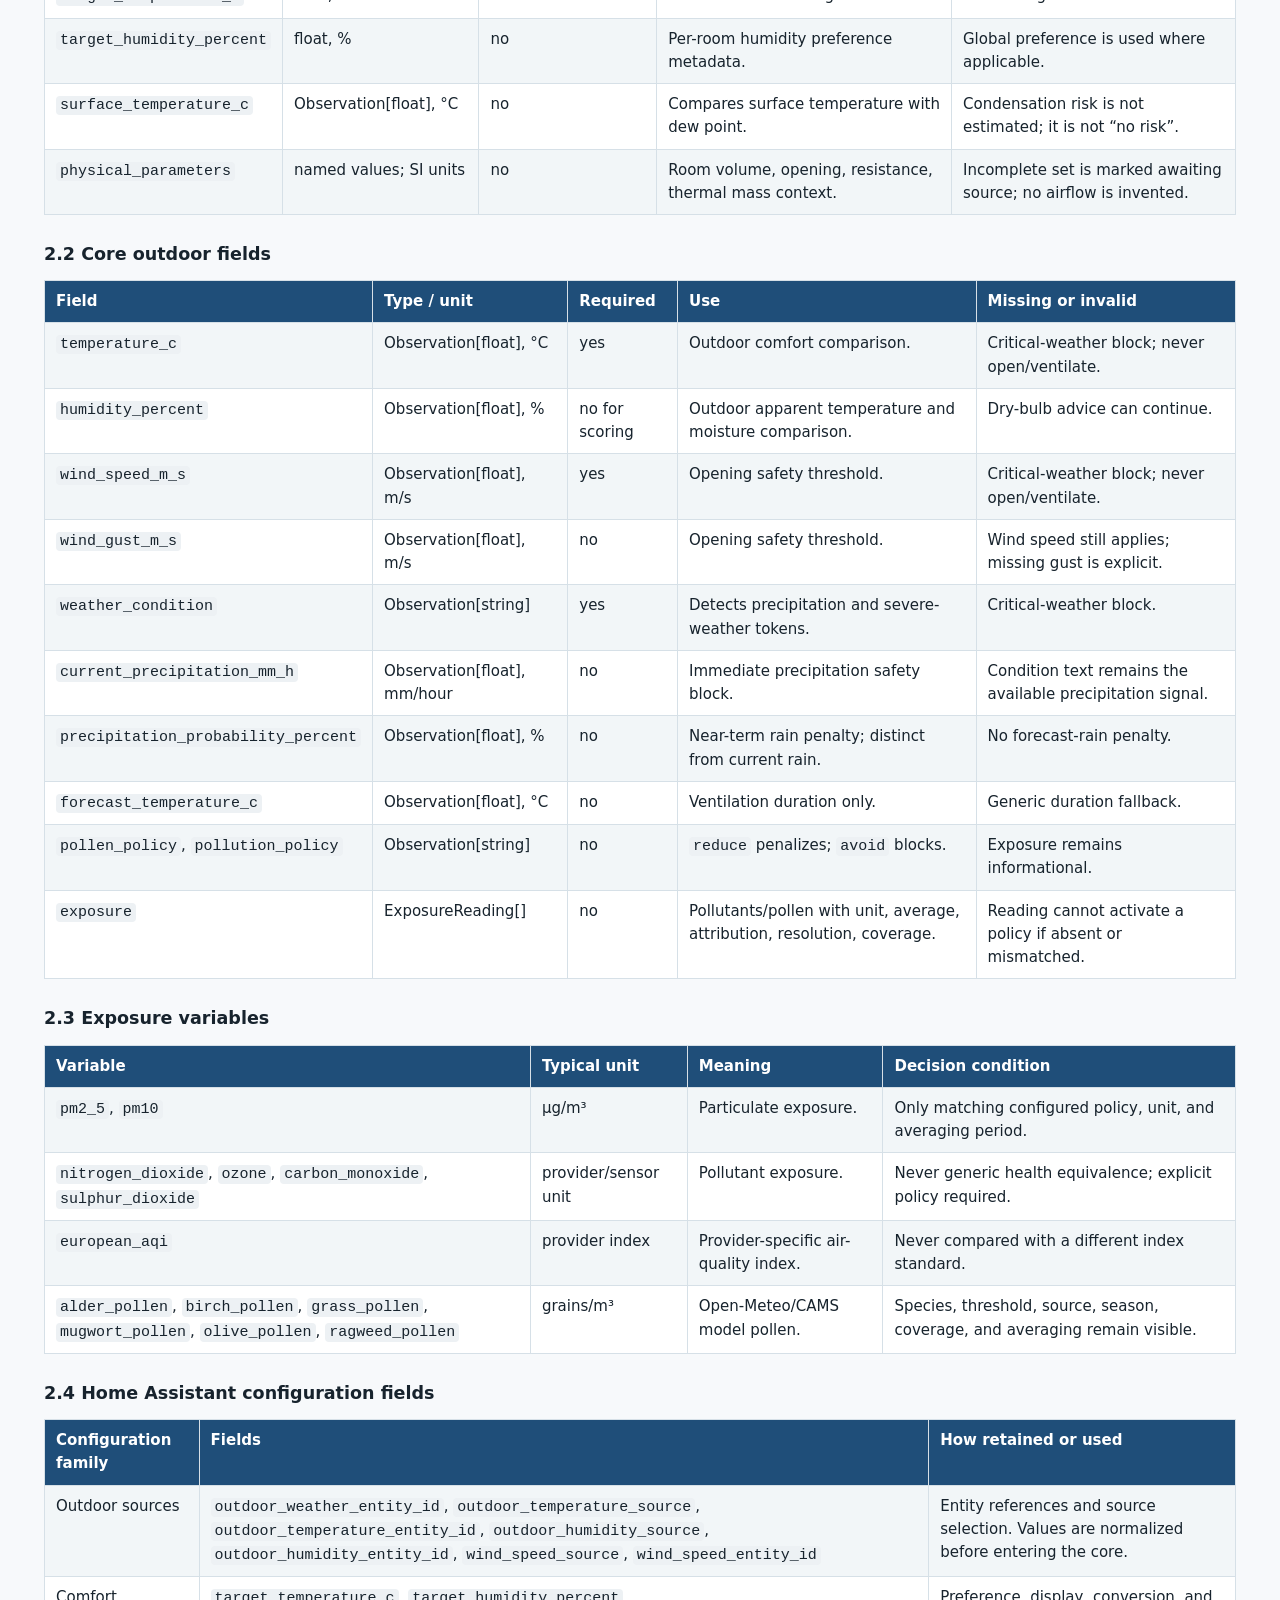
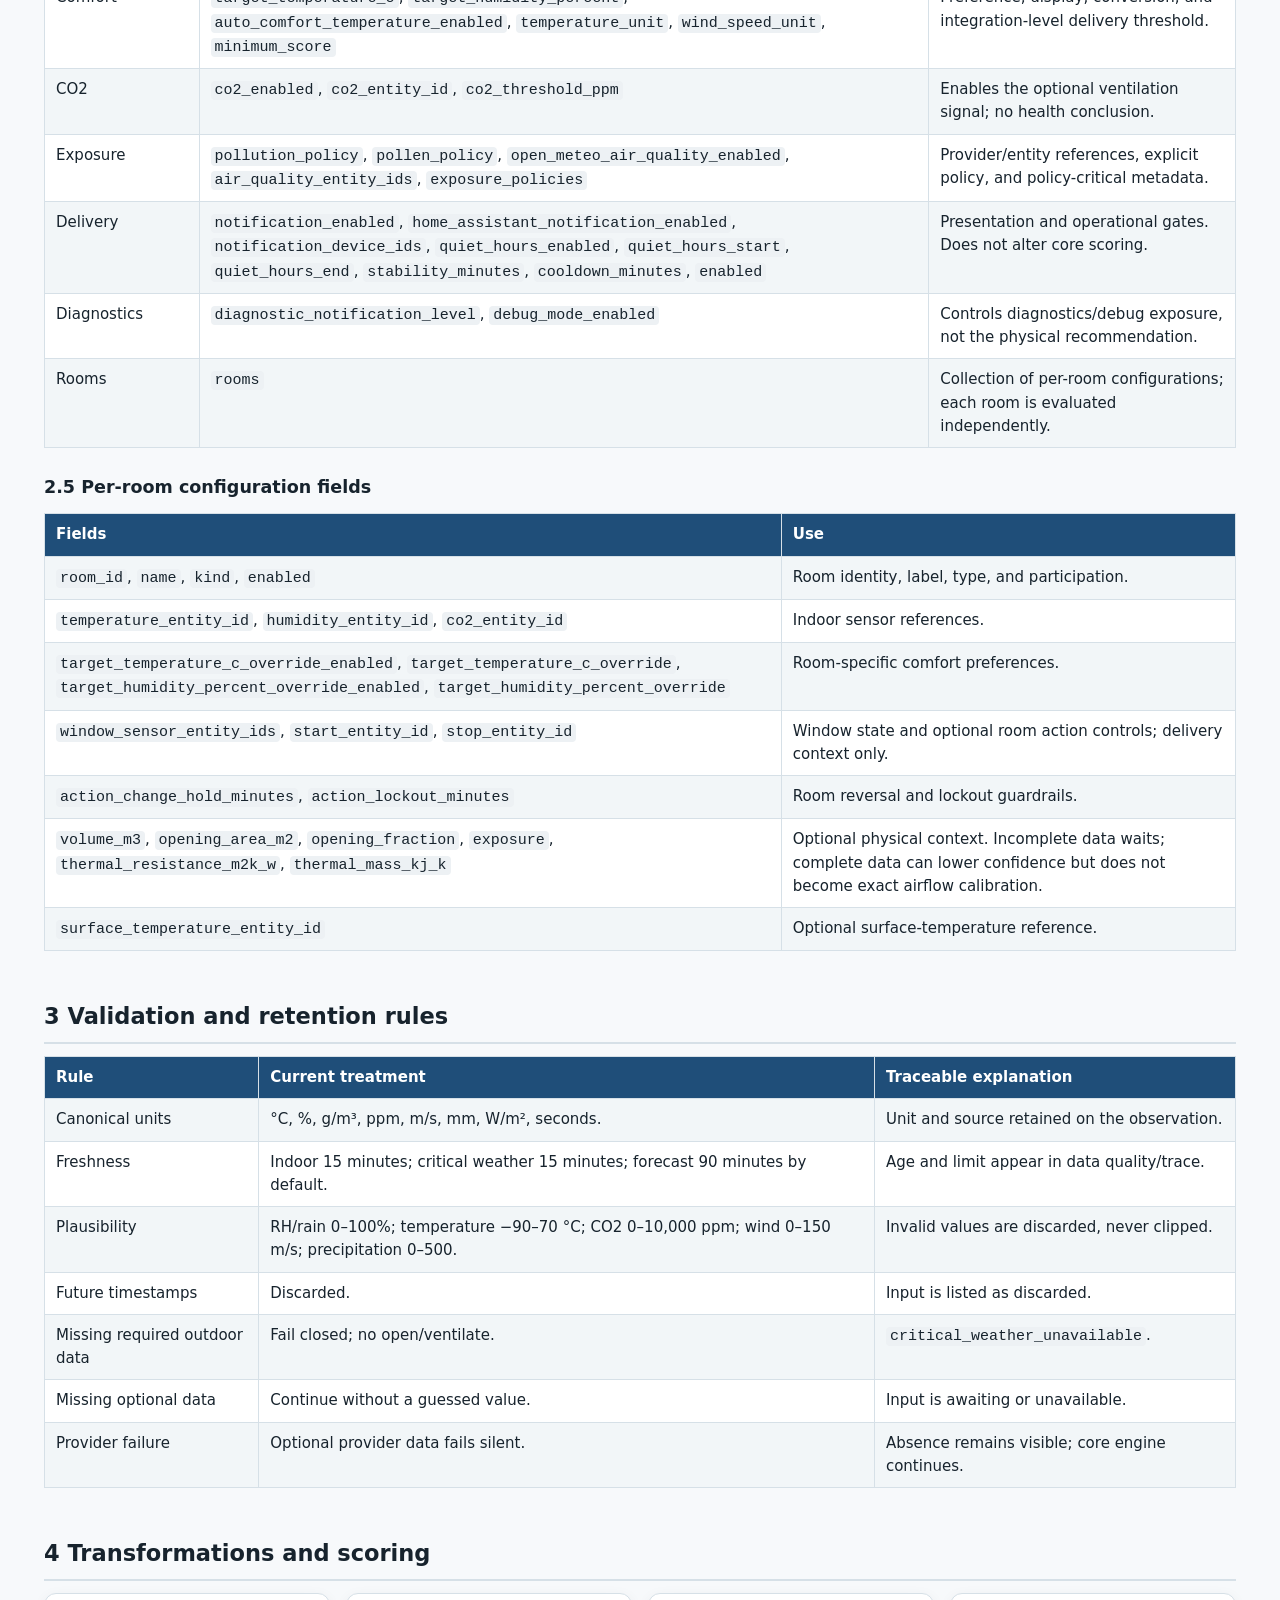
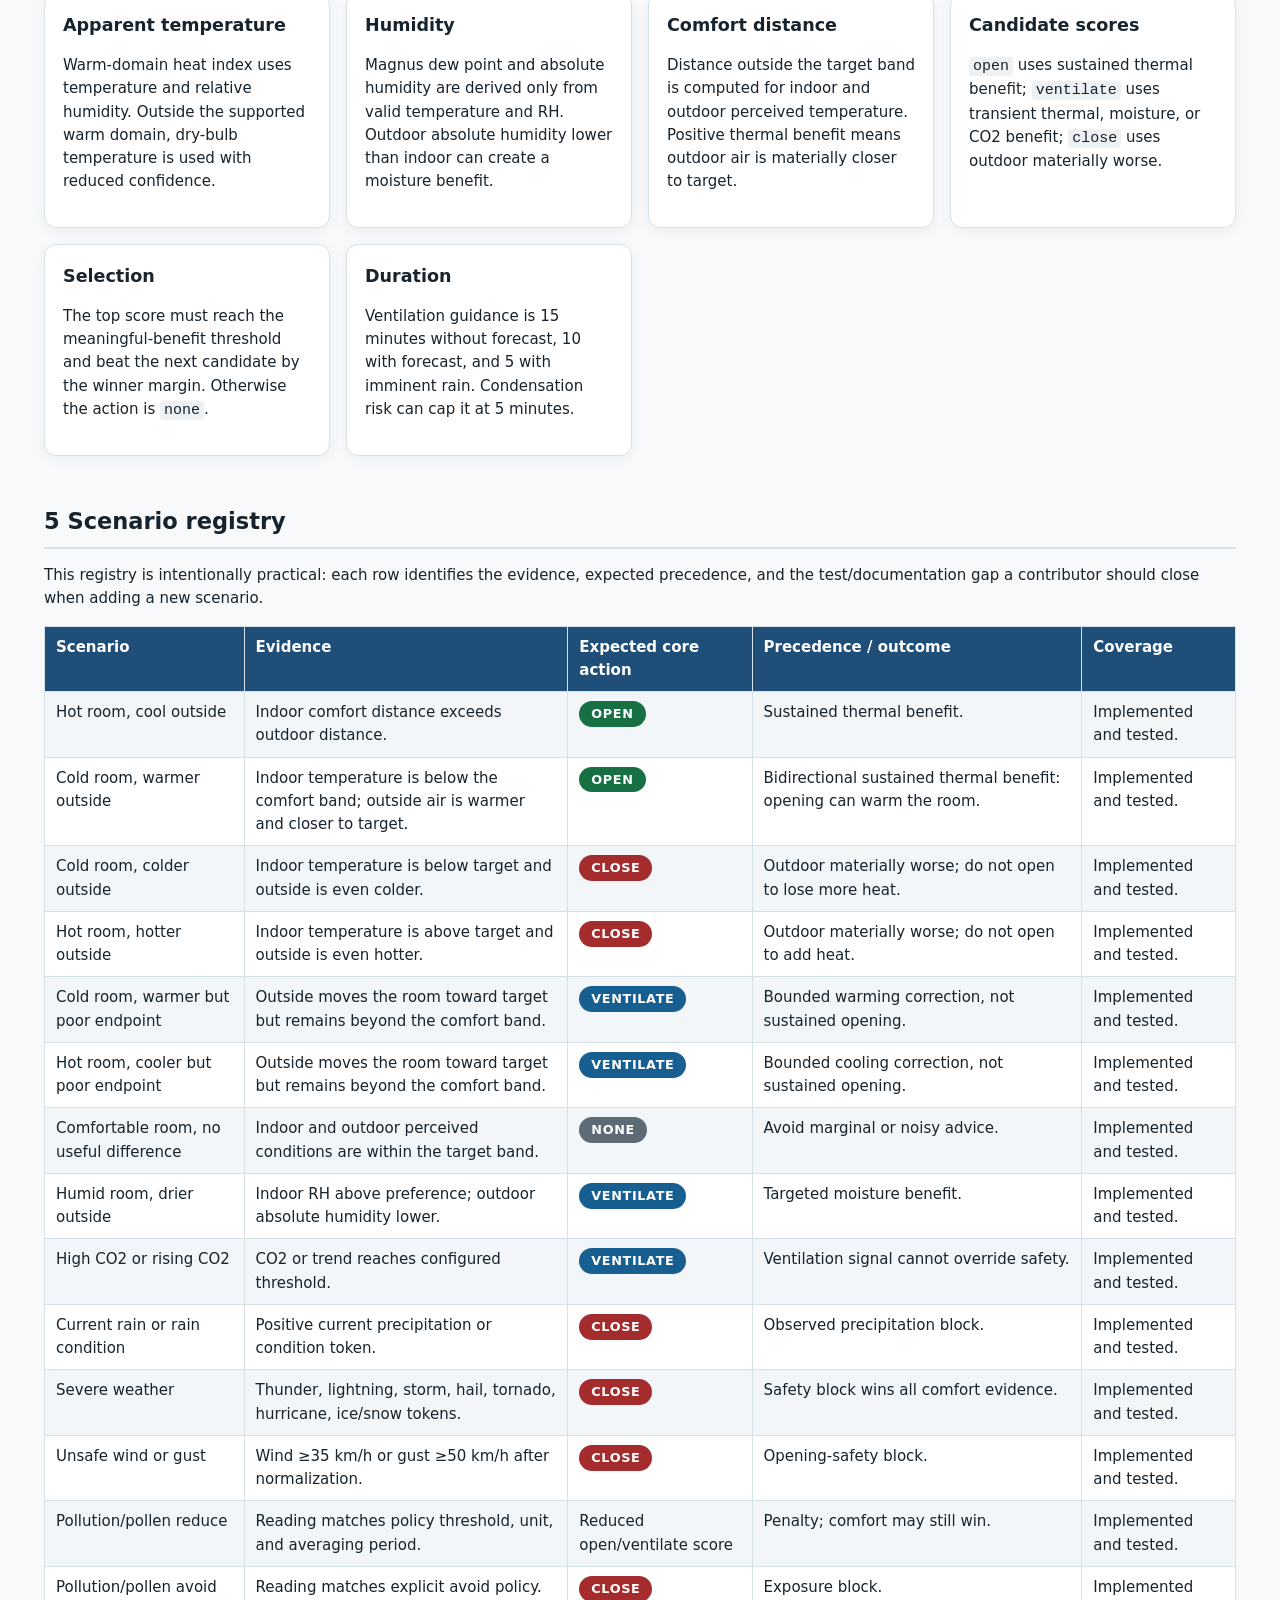
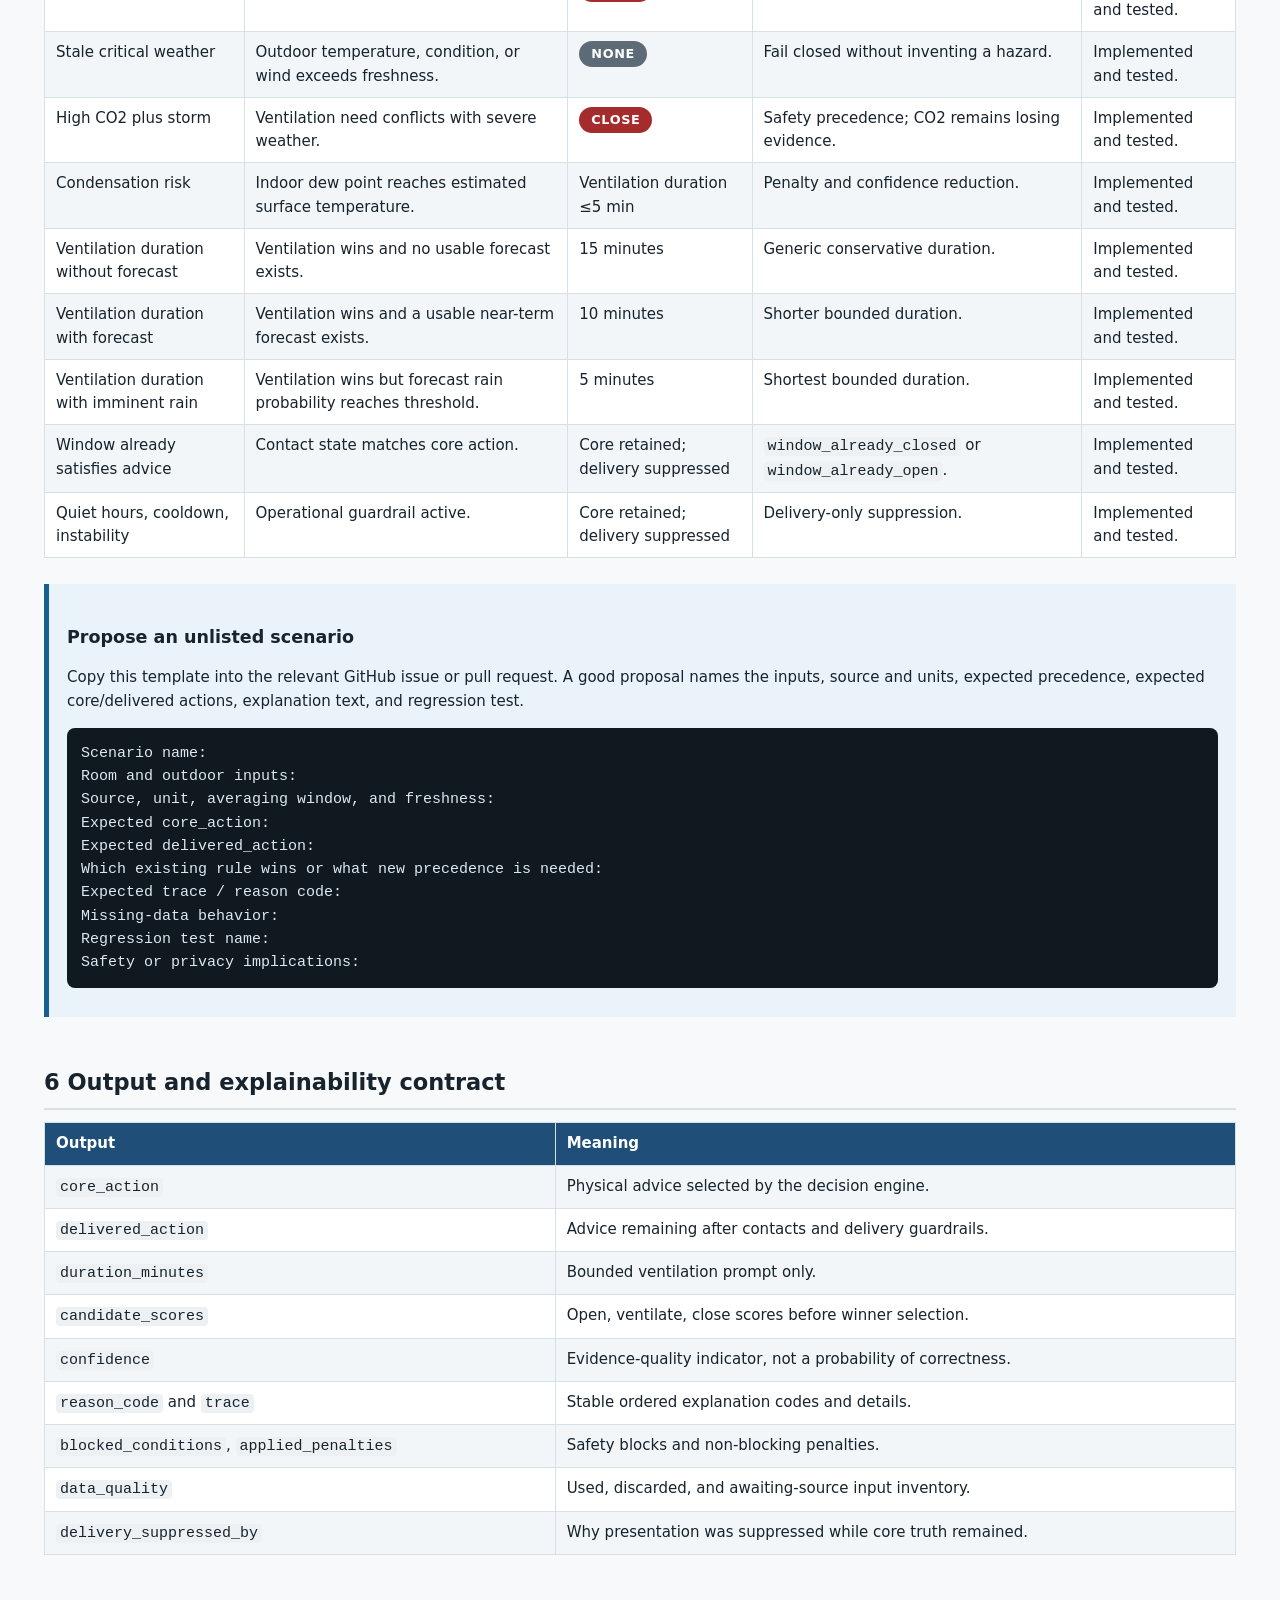
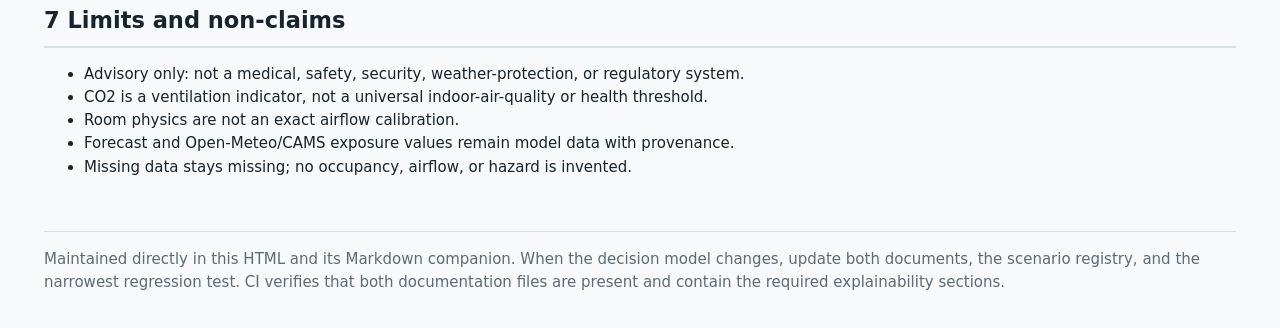
==== commit 6ea7c4ae: "feat(decision): configure urgent closes and IAQ thresholds" ====
--- a/docs/decision-model/decision-model-report.html
+++ b/docs/decision-model/decision-model-report.html
@@ -48,7 +48,7 @@
   <div class="grid">
     <article class="card"><h3>Core actions</h3><p><span class="action open">open</span> stable benefit · <span class="action ventilate">ventilate</span> bounded temporary benefit · <span class="action close">close</span> harmful or unsafe opening · <span class="action none">none</span> no meaningful winner.</p></article>
     <article class="card"><h3>Safety first</h3><p>Missing or stale critical weather fails closed for opening. Severe weather, current precipitation, unsafe wind/gusts, and explicit exposure <code>avoid</code> policies win before comfort scoring.</p></article>
-    <article class="card"><h3>Delivery is separate</h3><p>Contacts, stability, cooldown, and quiet hours may suppress delivery, but never rewrite <code>core_action</code>. The result always preserves both core and delivered truth.</p></article>
+    <article class="card"><h3>Delivery is separate</h3><p>Contacts, stability, cooldown, and quiet hours may suppress delivery, but never rewrite <code>core_action</code>. Urgent close delivery during quiet hours is an explicit opt-in, disabled by default. The result always preserves both core and delivered truth.</p></article>
   </div>
 
   <h2>2 Exhaustive data inventory</h2>
@@ -65,8 +65,6 @@
     <tr><td><code>target_temperature_c</code></td><td>float, °C</td><td>no</td><td>Per-room comfort target override.</td><td>Global target is used.</td></tr>
     <tr><td><code>target_humidity_percent</code></td><td>float, %</td><td>no</td><td>Per-room humidity preference metadata.</td><td>Global preference is used where applicable.</td></tr>
     <tr><td><code>surface_temperature_c</code></td><td>Observation[float], °C</td><td>no</td><td>Compares surface temperature with dew point.</td><td>Condensation risk is not estimated; it is not “no risk”.</td></tr>
-    <tr><td><code>hvac_active</code>, <code>ventilation_active</code>, <code>air_cleaner_active</code></td><td>Observation[bool]</td><td>no</td><td>Optional physical context and trace.</td><td>No operating state is inferred.</td></tr>
-    <tr><td><code>radiation_w_m2</code></td><td>Observation[float], W/m²</td><td>no</td><td>Optional physical context and trace.</td><td>Ignored for current score.</td></tr>
     <tr><td><code>physical_parameters</code></td><td>named values; SI units</td><td>no</td><td>Room volume, opening, resistance, thermal mass context.</td><td>Incomplete set is marked awaiting source; no airflow is invented.</td></tr>
   </table>
   <h3>2.2 Core outdoor fields</h3>
@@ -107,7 +105,7 @@
     <tr><td><code>window_sensor_entity_ids</code>, <code>start_entity_id</code>, <code>stop_entity_id</code></td><td>Window state and optional room action controls; delivery context only.</td></tr>
     <tr><td><code>action_change_hold_minutes</code>, <code>action_lockout_minutes</code></td><td>Room reversal and lockout guardrails.</td></tr>
     <tr><td><code>volume_m3</code>, <code>opening_area_m2</code>, <code>opening_fraction</code>, <code>exposure</code>, <code>thermal_resistance_m2k_w</code>, <code>thermal_mass_kj_k</code></td><td>Optional physical context. Incomplete data waits; complete data can lower confidence but does not become exact airflow calibration.</td></tr>
-    <tr><td><code>surface_temperature_entity_id</code>, <code>hvac_entity_id</code>, <code>ventilation_entity_id</code>, <code>air_cleaner_entity_id</code>, <code>radiation_entity_id</code></td><td>Optional physical/context entity references.</td></tr>
+    <tr><td><code>surface_temperature_entity_id</code></td><td>Optional surface-temperature reference.</td></tr>
   </table>
 
   <h2>3 Validation and retention rules</h2>
@@ -183,7 +181,7 @@
   </table>
 
   <h2>7 Limits and non-claims</h2>
-  <ul><li>Advisory only: not a medical, safety, security, weather-protection, or regulatory system.</li><li>CO2 is a ventilation indicator, not a universal indoor-air-quality or health threshold.</li><li>Room physics are not an exact airflow calibration.</li><li>Forecast and Open-Meteo/CAMS exposure values remain model data with provenance.</li><li>Missing data stays missing; no occupancy, airflow, HVAC state, or hazard is invented.</li></ul>
+  <ul><li>Advisory only: not a medical, safety, security, weather-protection, or regulatory system.</li><li>CO2 is a ventilation indicator, not a universal indoor-air-quality or health threshold.</li><li>Room physics are not an exact airflow calibration.</li><li>Forecast and Open-Meteo/CAMS exposure values remain model data with provenance.</li><li>Missing data stays missing; no occupancy, airflow, or hazard is invented.</li></ul>
   <footer>Maintained directly in this HTML and its Markdown companion. When the decision model changes, update both documents, the scenario registry, and the narrowest regression test. CI verifies that both documentation files are present and contain the required explainability sections.</footer>
 </main>
 </body>
